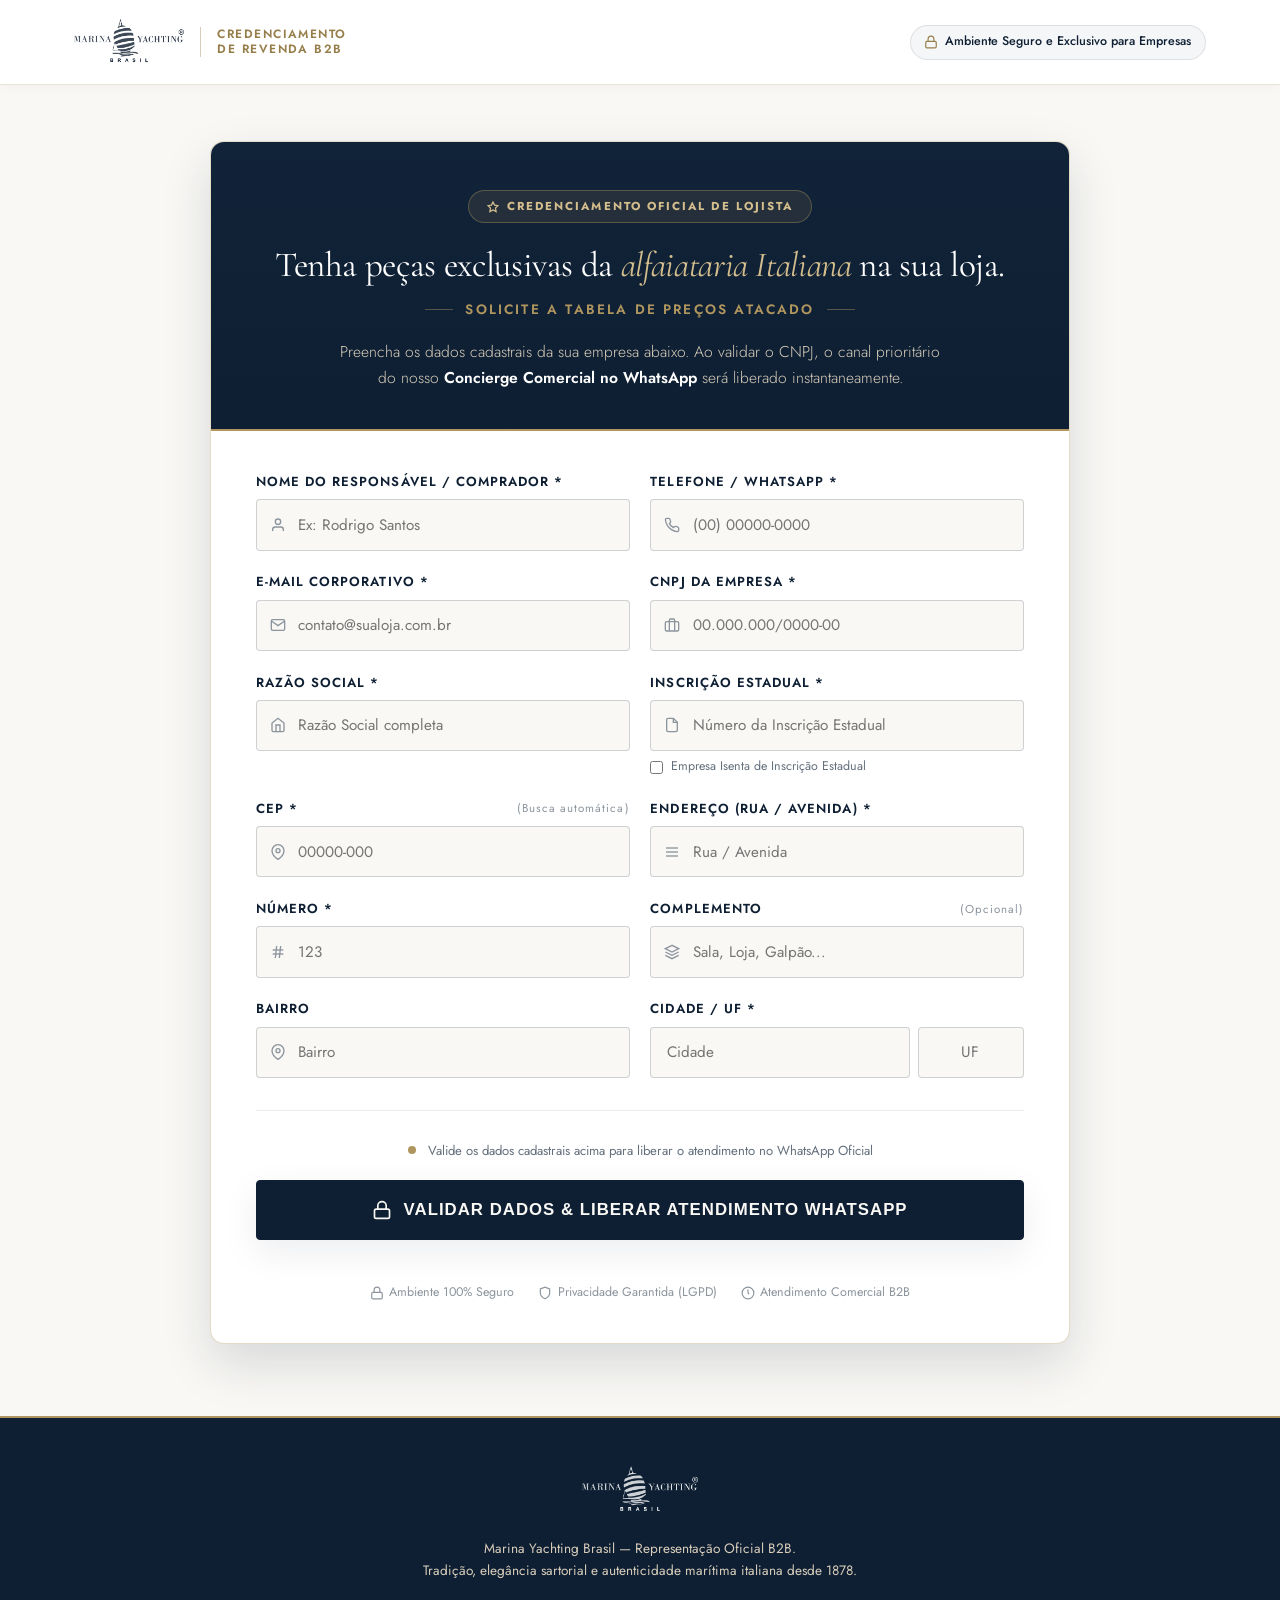
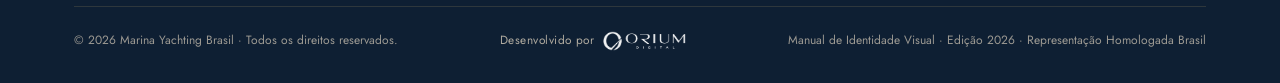
==== cadastro/index.html @ e52cf88c "feat(cadastro): criar pagina limpa /cadastro com formulario B2B, rodape oficial Orium e nova headlin" ====
<!DOCTYPE html>
<html lang="pt-BR">

<head>
  <meta charset="UTF-8">
  <meta name="viewport" content="width=device-width, initial-scale=1.0">
  
  <!-- SEO & Otimização para Tráfego Pago B2B -->
  <title>Cadastro de Lojista B2B · Marina Yachting Brasil</title>
  <meta name="description"
    content="Ficha de credenciamento oficial de lojistas e alfaiatarias Marina Yachting Brasil (Gênova 1878). Libere a tabela de preços de atacado e atendimento exclusivo no WhatsApp.">
  <meta name="robots" content="index, follow">

  <!-- Favicon Oficial -->
  <link rel="icon" type="image/svg+xml" href="../imgs/logo.svg">
  <link rel="alternate icon" type="image/png" href="../imgs/logo.png">

  <!-- Google Fonts: Cormorant Garamond & Jost -->
  <link rel="preconnect" href="https://fonts.googleapis.com">
  <link rel="preconnect" href="https://fonts.gstatic.com" crossorigin>
  <link
    href="https://fonts.googleapis.com/css2?family=Cormorant+Garamond:ital,wght@0,300;0,400;0,500;0,600;1,300;1,400&family=Jost:wght@300;400;500;600;700&display=swap"
    rel="stylesheet">

  <!-- Folha de Estilos Otimizada -->
  <link rel="stylesheet" href="../css/lp-revenda.css">

  <style>
    /* Ajustes específicos para a página de Cadastro focada */
    body {
      min-height: 100vh;
      display: flex;
      flex-direction: column;
      background: #F9F8F5;
    }

    .cadastro-main {
      flex: 1;
      display: flex;
      align-items: center;
      justify-content: center;
      padding: 3.5rem 0 4.5rem;
    }

    .cadastro-header {
      background: #FFFFFF;
      border-bottom: 1px solid rgba(176, 150, 94, 0.25);
      padding: 1.2rem 0;
      box-shadow: 0 2px 10px rgba(14, 31, 51, 0.04);
    }

    .cadastro-header-content {
      display: flex;
      justify-content: space-between;
      align-items: center;
    }

    .cadastro-logo-wrap {
      display: flex;
      align-items: center;
      gap: 1rem;
    }

    .cadastro-logo-img {
      height: 46px;
      width: auto;
    }

    .cadastro-badge-tag {
      border-left: 1px solid var(--c-sand);
      padding-left: 1rem;
      font-size: 0.75rem;
      text-transform: uppercase;
      letter-spacing: 0.12em;
      color: var(--c-gold-hover);
      font-weight: 600;
      line-height: 1.25;
    }

    .cadastro-security-pill {
      display: inline-flex;
      align-items: center;
      gap: 0.45rem;
      background: rgba(14, 31, 51, 0.04);
      border: 1px solid rgba(14, 31, 51, 0.1);
      padding: 0.4rem 0.85rem;
      border-radius: 9999px;
      font-size: 0.78rem;
      color: var(--c-navy-deep);
      font-weight: 500;
    }

    .cadastro-security-pill svg {
      color: var(--c-gold-hover);
    }

    @media (max-width: 640px) {
      .cadastro-security-pill {
        display: none;
      }
      .cadastro-main {
        padding: 1.8rem 0 2.5rem;
      }
    }
  </style>
</head>

<body>

  <!-- ======================================================================
       1. CABEÇALHO LIMPO COM LOGOTIPO OFICIAL
       ====================================================================== -->
  <header class="cadastro-header">
    <div class="container cadastro-header-content">
      <div class="cadastro-logo-wrap">
        <img src="../imgs/logo-dark.png" alt="Marina Yachting Brasil Since 1878" class="cadastro-logo-img">
        <span class="cadastro-badge-tag">Credenciamento<br>de Revenda B2B</span>
      </div>

      <div class="cadastro-security-pill">
        <svg width="14" height="14" viewBox="0 0 24 24" fill="none" stroke="currentColor" stroke-width="2">
          <rect x="3" y="11" width="18" height="11" rx="2" ry="2"></rect>
          <path d="M7 11V7a5 5 0 0 1 10 0v4"></path>
        </svg>
        <span>Ambiente Seguro e Exclusivo para Empresas</span>
      </div>
    </div>
  </header>

  <!-- ======================================================================
       2. ÁREA CENTRAL: FORMULÁRIO B2B QUALIFICADO
       ====================================================================== -->
  <main class="cadastro-main">
    <div class="container">
      
      <div class="lp-form-wrapper">
        
        <div class="lp-form-header">
          <span class="lp-form-header-badge">
            <svg width="12" height="12" viewBox="0 0 24 24" fill="none" stroke="currentColor" stroke-width="2.5"><polygon points="12 2 15.09 8.26 22 9.27 17 14.14 18.18 21.02 12 17.77 5.82 21.02 7 14.14 2 9.27 8.91 8.26 12 2"></polygon></svg>
            Credenciamento Oficial de Lojista
          </span>
          <h1 class="lp-form-main-headline">Tenha peças exclusivas da <em>alfaiataria Italiana</em> na sua loja.</h1>
          <div class="lp-form-title-secondary">Solicite a Tabela de Preços Atacado</div>
          <p class="lp-form-subtitle">
            Preencha os dados cadastrais da sua empresa abaixo. Ao validar o CNPJ, o canal prioritário do nosso <strong>Concierge Comercial no WhatsApp</strong> será liberado instantaneamente.
          </p>
        </div>

        <div class="lp-form-body">
          <form id="b2b-revenda-form" novalidate>
            
            <div class="lp-form-grid">
              
              <!-- Nome do Responsável -->
              <div class="lp-form-group">
                <label for="b2b-nome" class="lp-form-label">Nome do Responsável / Comprador *</label>
                <div class="lp-input-wrap">
                  <span class="lp-input-icon">
                    <svg width="16" height="16" viewBox="0 0 24 24" fill="none" stroke="currentColor" stroke-width="2">
                      <path d="M20 21v-2a4 4 0 0 0-4-4H8a4 4 0 0 0-4 4v2"></path>
                      <circle cx="12" cy="7" r="4"></circle>
                    </svg>
                  </span>
                  <input type="text" id="b2b-nome" class="lp-form-input" placeholder="Ex: Rodrigo Santos" required>
                </div>
              </div>

              <!-- WhatsApp / Telefone -->
              <div class="lp-form-group">
                <label for="b2b-telefone" class="lp-form-label">Telefone / WhatsApp *</label>
                <div class="lp-input-wrap">
                  <span class="lp-input-icon">
                    <svg width="16" height="16" viewBox="0 0 24 24" fill="none" stroke="currentColor" stroke-width="2">
                      <path d="M22 16.92v3a2 2 0 0 1-2.18 2 19.79 19.79 0 0 1-8.63-3.07 19.5 19.5 0 0 1-6-6 19.79 19.79 0 0 1-3.07-8.67A2 2 0 0 1 4.11 2h3a2 2 0 0 1 2 1.72 12.84 12.84 0 0 0 .7 2.81 2 2 0 0 1-.45 2.11L8.09 9.91a16 16 0 0 0 6 6l1.27-1.27a2 2 0 0 1 2.11-.45 12.84 12.84 0 0 0 2.81.7A2 2 0 0 1 22 16.92z"></path>
                    </svg>
                  </span>
                  <input type="tel" id="b2b-telefone" class="lp-form-input" placeholder="(00) 00000-0000" required>
                </div>
              </div>

              <!-- E-mail -->
              <div class="lp-form-group">
                <label for="b2b-email" class="lp-form-label">E-mail Corporativo *</label>
                <div class="lp-input-wrap">
                  <span class="lp-input-icon">
                    <svg width="16" height="16" viewBox="0 0 24 24" fill="none" stroke="currentColor" stroke-width="2">
                      <path d="M4 4h16c1.1 0 2 .9 2 2v12c0 1.1-.9 2-2 2H4c-1.1 0-2-.9-2-2V6c0-1.1.9-2 2-2z"></path>
                      <polyline points="22,6 12,13 2,6"></polyline>
                    </svg>
                  </span>
                  <input type="email" id="b2b-email" class="lp-form-input" placeholder="contato@sualoja.com.br" required>
                </div>
              </div>

              <!-- CNPJ -->
              <div class="lp-form-group">
                <label for="b2b-cnpj" class="lp-form-label">CNPJ da Empresa *</label>
                <div class="lp-input-wrap">
                  <span class="lp-input-icon">
                    <svg width="16" height="16" viewBox="0 0 24 24" fill="none" stroke="currentColor" stroke-width="2">
                      <rect x="2" y="7" width="20" height="14" rx="2" ry="2"></rect>
                      <path d="M16 21V5a2 2 0 0 0-2-2h-4a2 2 0 0 0-2 2v16"></path>
                    </svg>
                  </span>
                  <input type="text" id="b2b-cnpj" class="lp-form-input" placeholder="00.000.000/0000-00" required>
                </div>
              </div>

              <!-- Razão Social -->
              <div class="lp-form-group">
                <label for="b2b-razao" class="lp-form-label">Razão Social *</label>
                <div class="lp-input-wrap">
                  <span class="lp-input-icon">
                    <svg width="16" height="16" viewBox="0 0 24 24" fill="none" stroke="currentColor" stroke-width="2">
                      <path d="M3 9l9-7 9 7v11a2 2 0 0 1-2 2H5a2 2 0 0 1-2-2z"></path>
                      <polyline points="9 22 9 12 15 12 15 22"></polyline>
                    </svg>
                  </span>
                  <input type="text" id="b2b-razao" class="lp-form-input" placeholder="Razão Social completa" required>
                </div>
              </div>

              <!-- Inscrição Estadual -->
              <div class="lp-form-group">
                <label for="b2b-inscricao" class="lp-form-label">Inscrição Estadual *</label>
                <div class="lp-input-wrap">
                  <span class="lp-input-icon">
                    <svg width="16" height="16" viewBox="0 0 24 24" fill="none" stroke="currentColor" stroke-width="2">
                      <path d="M14 2H6a2 2 0 0 0-2 2v16a2 2 0 0 0 2 2h12a2 2 0 0 0 2-2V8z"></path>
                      <polyline points="14 2 14 8 20 8"></polyline>
                    </svg>
                  </span>
                  <input type="text" id="b2b-inscricao" class="lp-form-input" placeholder="Número da Inscrição Estadual" required>
                </div>
                <label class="lp-checkbox-label">
                  <input type="checkbox" id="b2b-isento">
                  <span>Empresa Isenta de Inscrição Estadual</span>
                </label>
              </div>

              <!-- CEP com Busca Automática -->
              <div class="lp-form-group">
                <label for="b2b-cep" class="lp-form-label">
                  <span>CEP *</span>
                  <span class="optional">(Busca automática)</span>
                </label>
                <div class="lp-input-wrap">
                  <span class="lp-input-icon">
                    <svg width="16" height="16" viewBox="0 0 24 24" fill="none" stroke="currentColor" stroke-width="2">
                      <path d="M21 10c0 7-9 13-9 13s-9-6-9-13a9 9 0 0 1 18 0z"></path>
                      <circle cx="12" cy="10" r="3"></circle>
                    </svg>
                  </span>
                  <input type="text" id="b2b-cep" class="lp-form-input" placeholder="00000-000" maxlength="9" required>
                  <div class="lp-cep-spinner" id="cep-spinner"></div>
                </div>
                <span class="lp-cep-feedback" id="cep-feedback"></span>
              </div>

              <!-- Endereço (Rua/Avenida) -->
              <div class="lp-form-group">
                <label for="b2b-logradouro" class="lp-form-label">Endereço (Rua / Avenida) *</label>
                <div class="lp-input-wrap">
                  <span class="lp-input-icon">
                    <svg width="16" height="16" viewBox="0 0 24 24" fill="none" stroke="currentColor" stroke-width="2">
                      <line x1="3" y1="12" x2="21" y2="12"></line>
                      <line x1="3" y1="6" x2="21" y2="6"></line>
                      <line x1="3" y1="18" x2="21" y2="18"></line>
                    </svg>
                  </span>
                  <input type="text" id="b2b-logradouro" class="lp-form-input" placeholder="Rua / Avenida" required>
                </div>
              </div>

              <!-- Número -->
              <div class="lp-form-group">
                <label for="b2b-numero" class="lp-form-label">Número *</label>
                <div class="lp-input-wrap">
                  <span class="lp-input-icon">
                    <svg width="16" height="16" viewBox="0 0 24 24" fill="none" stroke="currentColor" stroke-width="2">
                      <line x1="4" y1="9" x2="20" y2="9"></line>
                      <line x1="4" y1="15" x2="20" y2="15"></line>
                      <line x1="10" y1="3" x2="8" y2="21"></line>
                      <line x1="16" y1="3" x2="14" y2="21"></line>
                    </svg>
                  </span>
                  <input type="text" id="b2b-numero" class="lp-form-input" placeholder="123" required>
                </div>
              </div>

              <!-- Complemento -->
              <div class="lp-form-group">
                <label for="b2b-complemento" class="lp-form-label">
                  <span>Complemento</span>
                  <span class="optional">(Opcional)</span>
                </label>
                <div class="lp-input-wrap">
                  <span class="lp-input-icon">
                    <svg width="16" height="16" viewBox="0 0 24 24" fill="none" stroke="currentColor" stroke-width="2">
                      <polygon points="12 2 2 7 12 12 22 7 12 2"></polygon>
                      <polyline points="2 17 12 22 22 17"></polyline>
                      <polyline points="2 12 12 17 22 12"></polyline>
                    </svg>
                  </span>
                  <input type="text" id="b2b-complemento" class="lp-form-input" placeholder="Sala, Loja, Galpão...">
                </div>
              </div>

              <!-- Bairro -->
              <div class="lp-form-group">
                <label for="b2b-bairro" class="lp-form-label">Bairro</label>
                <div class="lp-input-wrap">
                  <span class="lp-input-icon">
                    <svg width="16" height="16" viewBox="0 0 24 24" fill="none" stroke="currentColor" stroke-width="2">
                      <path d="M21 10c0 7-9 13-9 13s-9-6-9-13a9 9 0 0 1 18 0z"></path>
                      <circle cx="12" cy="10" r="3"></circle>
                    </svg>
                  </span>
                  <input type="text" id="b2b-bairro" class="lp-form-input" placeholder="Bairro">
                </div>
              </div>

              <!-- Cidade & Estado (UF) -->
              <div class="lp-form-group">
                <label for="b2b-cidade" class="lp-form-label">Cidade / UF *</label>
                <div class="lp-input-wrap" style="display: flex; gap: 0.5rem;">
                  <input type="text" id="b2b-cidade" class="lp-form-input" placeholder="Cidade" style="padding-left: 1rem; flex: 3;" required>
                  <input type="text" id="b2b-uf" class="lp-form-input" placeholder="UF" maxlength="2" style="padding-left: 0.8rem; text-align: center; text-transform: uppercase; flex: 1;" required>
                </div>
              </div>

            </div>

            <!-- Feedback de Validação -->
            <div class="lp-form-feedback" id="form-feedback-msg"></div>

            <!-- ÁREA DE LIBERAÇÃO DO WHATSAPP -->
            <div class="lp-unlock-zone">
              <div class="lp-step-indicator">
                <span class="lp-step-dot"></span>
                <span>Valide os dados cadastrais acima para liberar o atendimento no WhatsApp Oficial</span>
              </div>

              <button type="submit" id="btn-submit-step" class="lp-btn-submit-step">
                <svg width="20" height="20" viewBox="0 0 24 24" fill="none" stroke="currentColor" stroke-width="2">
                  <rect x="3" y="11" width="18" height="11" rx="2" ry="2"></rect>
                  <path d="M7 11V7a5 5 0 0 1 10 0v4"></path>
                </svg>
                <span>Validar Dados & Liberar Atendimento WhatsApp</span>
              </button>

              <!-- CARD DESBLOQUEADO DO WHATSAPP -->
              <div id="whatsapp-unlocked-card" class="lp-whatsapp-unlocked-card">
                <div class="lp-unlocked-header">
                  <svg width="24" height="24" viewBox="0 0 24 24" fill="none" stroke="currentColor" stroke-width="2.5">
                    <path d="M22 11.08V12a10 10 0 1 1-5.93-9.14"></path>
                    <polyline points="22 4 12 14.01 9 11.01"></polyline>
                  </svg>
                  <span>Credenciamento Concluído com Sucesso!</span>
                </div>
                <p class="lp-unlocked-desc">
                  Seus dados foram verificados. Clique no botão abaixo para falar diretamente com nosso <strong>Concierge Comercial B2B</strong> no WhatsApp com seus dados pré-carregados:
                </p>
                <a id="btn-wa-direct" href="#" target="_blank" class="lp-btn-whatsapp-direct">
                  <svg width="24" height="24" viewBox="0 0 24 24" fill="currentColor">
                    <path d="M.057 24l1.687-6.163c-1.041-1.804-1.588-3.849-1.587-5.946.003-6.556 5.338-11.891 11.893-11.891 3.181.001 6.167 1.24 8.413 3.488 2.245 2.248 3.481 5.236 3.48 8.414-.003 6.557-5.338 11.892-11.893 11.892-1.99-.001-3.951-.5-5.688-1.448l-6.305 1.654zm6.597-3.807c1.676.995 3.276 1.591 5.392 1.592 5.448 0 9.886-4.434 9.889-9.885.002-5.462-4.415-9.89-9.881-9.892-5.452 0-9.887 4.434-9.889 9.884-.001 2.225.651 3.891 1.746 5.634l-.999 3.648 3.742-.981zm11.387-5.464c-.074-.124-.272-.198-.57-.347-.297-.149-1.758-.868-2.031-.967-.272-.099-.47-.149-.669.149-.198.297-.768.967-.941 1.165-.173.198-.347.223-.644.074-.297-.149-1.255-.462-2.39-1.475-.883-.788-1.48-1.761-1.653-2.059-.173-.297-.018-.458.13-.606.134-.133.297-.347.446-.521.151-.172.2-.296.3-.495.099-.198.05-.372-.025-.521-.075-.148-.669-1.611-.916-2.206-.242-.579-.487-.501-.669-.51l-.57-.01c-.198 0-.52.074-.792.372s-1.04 1.016-1.04 2.479 1.065 2.876 1.213 3.074c.149.198 2.095 3.2 5.076 4.487.709.306 1.263.489 1.694.626.712.226 1.36.194 1.872.118.571-.085 1.758-.719 2.006-1.413.248-.695.248-1.29.173-1.414z"/>
                  </svg>
                  <span>Iniciar Conversa no WhatsApp Oficial</span>
                </a>
              </div>

              <div class="lp-form-security">
                <span>
                  <svg width="14" height="14" viewBox="0 0 24 24" fill="none" stroke="currentColor" stroke-width="2"><rect x="3" y="11" width="18" height="11" rx="2" ry="2"></rect><path d="M7 11V7a5 5 0 0 1 10 0v4"></path></svg>
                  Ambiente 100% Seguro
                </span>
                <span>
                  <svg width="14" height="14" viewBox="0 0 24 24" fill="none" stroke="currentColor" stroke-width="2"><path d="M12 22s8-4 8-10V5l-8-3-8 3v7c0 6 8 10 8 10z"></path></svg>
                  Privacidade Garantida (LGPD)
                </span>
                <span>
                  <svg width="14" height="14" viewBox="0 0 24 24" fill="none" stroke="currentColor" stroke-width="2"><circle cx="12" cy="12" r="10"></circle><polyline points="12 6 12 12 14 14"></polyline></svg>
                  Atendimento Comercial B2B
                </span>
              </div>

            </div>

          </form>
        </div>

      </div>

    </div>
  </main>

  <!-- ======================================================================
       3. RODAPÉ INSTITUCIONAL
       ====================================================================== -->
  <footer class="lp-footer">
    <div class="container">
      
      <div class="lp-footer-logo">
        <img src="../imgs/logo-white.png" alt="Marina Yachting Brasil Since 1878">
      </div>

      <p class="lp-footer-text">
        Marina Yachting Brasil — Representação Oficial B2B.<br>
        Tradição, elegância sartorial e autenticidade marítima italiana desde 1878.
      </p>

      <div class="footer-bottom">
        <div>
          © 2026 Marina Yachting Brasil · Todos os direitos reservados.
        </div>
        <div class="footer-credit">
          <a href="https://www.oriumdigital.com.br/" target="_blank" rel="noopener noreferrer" class="orium-link" aria-label="Desenvolvido por Orium Digital">
            <span class="credit-text">Desenvolvido por</span>
            <img src="../imgs/orium-logo.png" alt="Orium Digital" class="orium-logo-img" width="91" height="22">
          </a>
        </div>
        <div>
          Manual de Identidade Visual · Edição 2026 · Representação Homologada Brasil
        </div>
      </div>

    </div>
  </footer>

  <!-- Scripts -->
  <script src="../js/lp-revenda.js"></script>
</body>

</html>
---- css/lp-revenda.css ----
/* ==========================================================================
   MARINA YACHTING BRASIL (GÊNOVA 1878) — LANDING PAGE B2B REVENDA
   Design System Quiet Luxury · Otimizada para Tráfego Pago & Alta Conversão
   ========================================================================== */

/* --- 1. VARIÁVEIS & TOKENS DE DESIGN --- */
:root {
  --c-navy-deep: #0E1F33;       /* Azul Marinho Nobre Oficial */
  --c-navy-surface: #14273E;    /* Superfície Marinho Suave */
  --c-charcoal: #2A2A2C;        /* Cinza-Chumbo Nobre */
  --c-white-sail: #F9F8F5;      /* Branco Vela Natural */
  --c-gold: #B0965E;            /* Ouro Antigo Oficial */
  --c-gold-hover: #967E4A;      /* Ouro tom fechado */
  --c-gold-light: #D4BE8D;      /* Ouro iluminado */
  --c-gold-subtle: rgba(176, 150, 94, 0.15);
  --c-sand: #D8CDBA;            /* Areia de Cabine */
  --c-sand-light: #F1ECE3;      /* Areia Clara */
  --c-whatsapp: #25D366;        /* Verde WhatsApp */
  --c-whatsapp-hover: #20BA5A;
  --c-error: #D9534F;           /* Alerta de erro sutil */
  --c-success: #2E7D32;         /* Verde Sucesso */

  --ff-display: 'Cormorant Garamond', Garamond, Georgia, serif;
  --ff-sans: 'Jost', -apple-system, BlinkMacSystemFont, 'Segoe UI', Roboto, sans-serif;

  --radius-sm: 4px;
  --radius-md: 8px;
  --radius-lg: 14px;
  --radius-full: 9999px;

  --shadow-subtle: 0 4px 20px rgba(14, 31, 51, 0.05);
  --shadow-card: 0 12px 36px rgba(14, 31, 51, 0.08);
  --shadow-elevated: 0 20px 50px rgba(14, 31, 51, 0.14);
  --shadow-gold: 0 8px 30px rgba(176, 150, 94, 0.28);
  --shadow-wa: 0 10px 30px rgba(37, 211, 102, 0.35);

  --transition: all 0.3s cubic-bezier(0.16, 1, 0.3, 1);
}

/* --- 2. RESET & BASE --- */
*, *::before, *::after {
  box-sizing: border-box;
  margin: 0;
  padding: 0;
}

html {
  scroll-behavior: smooth;
  font-size: 16px;
}

body {
  font-family: var(--ff-sans);
  background-color: var(--c-white-sail);
  color: var(--c-charcoal);
  line-height: 1.6;
  -webkit-font-smoothing: antialiased;
  overflow-x: hidden;
}

img {
  max-width: 100%;
  height: auto;
  display: block;
}

a {
  color: inherit;
  text-decoration: none;
}

.container {
  width: 100%;
  max-width: 1180px;
  margin: 0 auto;
  padding: 0 1.5rem;
}

/* --- 3. TOPBAR MINIMALISTA INSTITUCIONAL --- */
.lp-topbar {
  background: var(--c-navy-deep);
  color: var(--c-white-sail);
  font-size: 0.8rem;
  letter-spacing: 0.12em;
  text-transform: uppercase;
  padding: 0.55rem 0;
  border-bottom: 1px solid rgba(176, 150, 94, 0.2);
}

.lp-topbar-content {
  display: flex;
  justify-content: space-between;
  align-items: center;
  flex-wrap: wrap;
  gap: 0.5rem;
}

.lp-topbar-left {
  display: flex;
  align-items: center;
  gap: 0.75rem;
}

.lp-badge-b2b {
  background: var(--c-gold);
  color: var(--c-navy-deep);
  font-weight: 700;
  font-size: 0.65rem;
  padding: 0.2rem 0.5rem;
  border-radius: var(--radius-sm);
  letter-spacing: 0.15em;
}

.lp-topbar-right {
  display: flex;
  align-items: center;
  gap: 1.25rem;
  color: var(--c-sand);
  font-size: 0.75rem;
}

/* --- 4. HEADER LIMPO (SEM LINKS DE FUGA) --- */
.lp-header {
  background: rgba(249, 248, 245, 0.95);
  backdrop-filter: blur(10px);
  position: sticky;
  top: 0;
  z-index: 100;
  border-bottom: 1px solid rgba(14, 31, 51, 0.08);
  padding: 0.9rem 0;
}

.lp-nav-wrap {
  display: flex;
  justify-content: space-between;
  align-items: center;
}

.lp-brand-logo {
  display: flex;
  align-items: center;
  gap: 0.8rem;
}

.lp-logo-img {
  height: 44px;
  width: auto;
  object-fit: contain;
}

.lp-brand-badge {
  border-left: 1px solid var(--c-sand);
  padding-left: 0.8rem;
  font-size: 0.75rem;
  text-transform: uppercase;
  letter-spacing: 0.12em;
  color: var(--c-gold-hover);
  font-weight: 600;
  line-height: 1.2;
}

.lp-header-cta {
  display: inline-flex;
  align-items: center;
  gap: 0.5rem;
  background: var(--c-navy-deep);
  color: var(--c-white-sail);
  padding: 0.65rem 1.3rem;
  font-size: 0.85rem;
  font-weight: 600;
  letter-spacing: 0.08em;
  text-transform: uppercase;
  border-radius: var(--radius-sm);
  transition: var(--transition);
  border: 1px solid var(--c-navy-deep);
}

.lp-header-cta:hover {
  background: var(--c-gold);
  border-color: var(--c-gold);
  color: var(--c-navy-deep);
  transform: translateY(-1px);
}

/* --- 5. HERO SECTION DE ALTO IMPACTO B2B --- */
.lp-hero {
  position: relative;
  padding: 4.5rem 0 5rem;
  background: linear-gradient(135deg, #F9F8F5 0%, #F1ECE3 100%);
  overflow: hidden;
  border-bottom: 1px solid rgba(176, 150, 94, 0.25);
}

.lp-hero::before {
  content: '';
  position: absolute;
  top: -20%;
  right: -10%;
  width: 550px;
  height: 550px;
  background: radial-gradient(circle, rgba(176, 150, 94, 0.12) 0%, transparent 70%);
  border-radius: 50%;
  pointer-events: none;
}

.lp-hero-grid {
  display: grid;
  grid-template-columns: 1.15fr 0.85fr;
  gap: 3.5rem;
  align-items: center;
}

.lp-hero-content {
  position: relative;
  z-index: 2;
}

.lp-tagline {
  display: inline-flex;
  align-items: center;
  gap: 0.6rem;
  color: var(--c-gold-hover);
  font-size: 0.85rem;
  font-weight: 600;
  text-transform: uppercase;
  letter-spacing: 0.2em;
  margin-bottom: 1.2rem;
}

.lp-tagline-line {
  width: 32px;
  height: 1px;
  background: var(--c-gold);
}

.lp-hero-title {
  font-family: var(--ff-display);
  font-size: 3.2rem;
  font-weight: 400;
  line-height: 1.12;
  color: var(--c-navy-deep);
  margin-bottom: 1.4rem;
  letter-spacing: -0.01em;
}

.lp-hero-title em {
  font-style: italic;
  font-weight: 500;
  color: var(--c-gold-hover);
}

.lp-hero-subtitle {
  font-size: 1.15rem;
  color: #4A4A4D;
  font-weight: 300;
  line-height: 1.65;
  margin-bottom: 2rem;
  max-width: 580px;
}

.lp-hero-badges {
  display: flex;
  flex-wrap: wrap;
  gap: 0.75rem;
  margin-bottom: 2.5rem;
}

.lp-badge-pill {
  display: inline-flex;
  align-items: center;
  gap: 0.45rem;
  background: rgba(14, 31, 51, 0.05);
  border: 1px solid rgba(14, 31, 51, 0.1);
  padding: 0.45rem 0.9rem;
  border-radius: var(--radius-full);
  font-size: 0.82rem;
  color: var(--c-navy-deep);
  font-weight: 500;
}

.lp-badge-pill svg {
  color: var(--c-gold-hover);
}

.lp-hero-actions {
  display: flex;
  align-items: center;
  gap: 1.2rem;
  flex-wrap: wrap;
}

.lp-btn-primary {
  display: inline-flex;
  align-items: center;
  justify-content: center;
  gap: 0.6rem;
  background: var(--c-gold);
  color: var(--c-navy-deep);
  font-size: 0.95rem;
  font-weight: 700;
  letter-spacing: 0.08em;
  text-transform: uppercase;
  padding: 1.1rem 2.2rem;
  border-radius: var(--radius-sm);
  box-shadow: var(--shadow-gold);
  transition: var(--transition);
  border: 1px solid var(--c-gold);
}

.lp-btn-primary:hover {
  background: var(--c-navy-deep);
  color: var(--c-white-sail);
  border-color: var(--c-navy-deep);
  transform: translateY(-2px);
  box-shadow: var(--shadow-elevated);
}

.lp-hero-visual {
  position: relative;
}

.lp-hero-card-img {
  position: relative;
  border-radius: var(--radius-md);
  overflow: hidden;
  box-shadow: var(--shadow-elevated);
  border: 4px solid #FFFFFF;
}

.lp-hero-card-img img {
  width: 100%;
  height: 480px;
  object-fit: cover;
  transition: transform 0.8s cubic-bezier(0.16, 1, 0.3, 1);
}

.lp-hero-card-img:hover img {
  transform: scale(1.03);
}

.lp-floating-badge {
  position: absolute;
  bottom: 24px;
  left: 24px;
  background: rgba(14, 31, 51, 0.92);
  backdrop-filter: blur(8px);
  border: 1px solid var(--c-gold);
  color: var(--c-white-sail);
  padding: 1rem 1.4rem;
  border-radius: var(--radius-sm);
  box-shadow: var(--shadow-card);
}

.lp-floating-badge-title {
  font-family: var(--ff-display);
  font-size: 1.25rem;
  font-weight: 600;
  color: var(--c-gold-light);
  line-height: 1.1;
  margin-bottom: 0.2rem;
}

.lp-floating-badge-sub {
  font-size: 0.75rem;
  text-transform: uppercase;
  letter-spacing: 0.1em;
  color: var(--c-sand);
}

/* --- 6. SEÇÃO DE VANTAGENS B2B (REVENDA & MARGENS) --- */
.lp-benefits {
  padding: 5rem 0;
  background: #FFFFFF;
  border-bottom: 1px solid rgba(14, 31, 51, 0.06);
}

.lp-section-header {
  text-align: center;
  max-width: 760px;
  margin: 0 auto 3.5rem;
}

.lp-section-category {
  color: var(--c-gold-hover);
  font-size: 0.8rem;
  font-weight: 600;
  text-transform: uppercase;
  letter-spacing: 0.2em;
  margin-bottom: 0.7rem;
}

.lp-section-title {
  font-family: var(--ff-display);
  font-size: 2.6rem;
  font-weight: 400;
  line-height: 1.15;
  color: var(--c-navy-deep);
  margin-bottom: 1rem;
}

.lp-section-desc {
  font-size: 1.05rem;
  color: #64707D;
  font-weight: 300;
}

.lp-benefits-grid {
  display: grid;
  grid-template-columns: repeat(4, 1fr);
  gap: 1.8rem;
}

.lp-benefit-card {
  background: var(--c-white-sail);
  border: 1px solid rgba(14, 31, 51, 0.08);
  padding: 2.2rem 1.6rem;
  border-radius: var(--radius-md);
  transition: var(--transition);
  text-align: left;
  display: flex;
  flex-direction: column;
}

.lp-benefit-card:hover {
  transform: translateY(-4px);
  border-color: var(--c-gold);
  box-shadow: var(--shadow-card);
  background: #FFFFFF;
}

.lp-benefit-icon {
  width: 48px;
  height: 48px;
  border-radius: var(--radius-sm);
  background: rgba(176, 150, 94, 0.15);
  color: var(--c-gold-hover);
  display: flex;
  align-items: center;
  justify-content: center;
  margin-bottom: 1.4rem;
}

.lp-benefit-card-title {
  font-family: var(--ff-display);
  font-size: 1.35rem;
  color: var(--c-navy-deep);
  font-weight: 600;
  margin-bottom: 0.6rem;
}

.lp-benefit-card-text {
  font-size: 0.9rem;
  color: #55585D;
  line-height: 1.55;
}

/* --- 7. VITRINE DE PRODUTOS: TERNOS EM ALFAIATARIA ITALIANA --- */
.lp-showcase {
  padding: 5.5rem 0;
  background: var(--c-white-sail);
}

.lp-showcase-grid {
  display: grid;
  grid-template-columns: repeat(3, 1fr);
  gap: 2rem;
}

.lp-product-card {
  background: #FFFFFF;
  border-radius: var(--radius-md);
  border: 1px solid rgba(14, 31, 51, 0.08);
  overflow: hidden;
  box-shadow: var(--shadow-subtle);
  transition: var(--transition);
  display: flex;
  flex-direction: column;
}

.lp-product-card:hover {
  transform: translateY(-5px);
  box-shadow: var(--shadow-elevated);
  border-color: var(--c-gold);
}

.lp-product-img-wrap {
  position: relative;
  height: 380px;
  overflow: hidden;
  background: #EFECE6;
}

.lp-product-img-wrap img {
  width: 100%;
  height: 100%;
  object-fit: cover;
  transition: transform 0.6s cubic-bezier(0.16, 1, 0.3, 1);
}

.lp-product-card:hover .lp-product-img-wrap img {
  transform: scale(1.04);
}

.lp-product-badge {
  position: absolute;
  top: 16px;
  left: 16px;
  background: rgba(14, 31, 51, 0.88);
  backdrop-filter: blur(4px);
  color: var(--c-gold-light);
  font-size: 0.72rem;
  text-transform: uppercase;
  letter-spacing: 0.12em;
  padding: 0.35rem 0.75rem;
  border-radius: var(--radius-sm);
  font-weight: 600;
  border: 1px solid rgba(176, 150, 94, 0.4);
}

.lp-product-info {
  padding: 1.8rem;
  display: flex;
  flex-direction: column;
  flex-grow: 1;
}

.lp-product-ref {
  font-size: 0.75rem;
  letter-spacing: 0.12em;
  text-transform: uppercase;
  color: var(--c-gold-hover);
  font-weight: 600;
  margin-bottom: 0.4rem;
}

.lp-product-name {
  font-family: var(--ff-display);
  font-size: 1.45rem;
  color: var(--c-navy-deep);
  font-weight: 600;
  line-height: 1.25;
  margin-bottom: 0.8rem;
}

.lp-product-specs {
  list-style: none;
  font-size: 0.85rem;
  color: #55585D;
  margin-bottom: 1.5rem;
  display: flex;
  flex-direction: column;
  gap: 0.4rem;
}

.lp-product-specs li {
  display: flex;
  align-items: center;
  gap: 0.5rem;
}

.lp-product-specs li svg {
  color: var(--c-gold-hover);
  flex-shrink: 0;
}

.lp-product-cta {
  margin-top: auto;
  display: inline-flex;
  align-items: center;
  justify-content: center;
  gap: 0.5rem;
  width: 100%;
  padding: 0.85rem;
  background: var(--c-navy-deep);
  color: var(--c-white-sail);
  font-size: 0.82rem;
  font-weight: 600;
  text-transform: uppercase;
  letter-spacing: 0.08em;
  border-radius: var(--radius-sm);
  transition: var(--transition);
}

.lp-product-cta:hover {
  background: var(--c-gold);
  color: var(--c-navy-deep);
}

/* --- 8. O FORMULÁRIO B2B QUALIFICADO & DESTRAVAMENTO DO WHATSAPP --- */
.lp-form-section {
  padding: 5.5rem 0 6rem;
  background: linear-gradient(180deg, #FFFFFF 0%, #F4EFE7 100%);
  position: relative;
  border-top: 1px solid rgba(176, 150, 94, 0.25);
}

.lp-form-wrapper {
  max-width: 860px;
  margin: 0 auto;
  background: #FFFFFF;
  border-radius: var(--radius-lg);
  box-shadow: var(--shadow-elevated);
  border: 1px solid rgba(176, 150, 94, 0.35);
  overflow: hidden;
  position: relative;
}

.lp-form-header {
  background: linear-gradient(180deg, #112338 0%, #0E1F33 100%);
  color: var(--c-white-sail);
  padding: 3rem 2.5rem 2.4rem;
  text-align: center;
  position: relative;
  border-bottom: 2px solid var(--c-gold);
}

.lp-form-header-badge {
  display: inline-flex;
  align-items: center;
  gap: 0.5rem;
  background: rgba(176, 150, 94, 0.12);
  color: var(--c-gold-light);
  border: 1px solid rgba(176, 150, 94, 0.4);
  font-size: 0.72rem;
  font-weight: 700;
  text-transform: uppercase;
  letter-spacing: 0.18em;
  padding: 0.38rem 1.1rem;
  border-radius: var(--radius-full);
  margin-bottom: 1.25rem;
}

.lp-form-main-headline {
  font-family: var(--ff-display);
  font-size: clamp(1.85rem, 3.2vw, 2.2rem);
  font-weight: 400;
  color: #FFFFFF;
  line-height: 1.25;
  margin: 0 auto 0.75rem;
  max-width: 740px;
  letter-spacing: -0.01em;
  text-wrap: balance;
}

.lp-form-main-headline em {
  font-style: italic;
  color: var(--c-gold-light);
}

.lp-form-title-secondary {
  font-family: var(--ff-sans);
  font-size: 0.85rem;
  font-weight: 600;
  text-transform: uppercase;
  letter-spacing: 0.16em;
  color: var(--c-gold);
  margin: 0 auto 1.15rem;
  display: flex;
  align-items: center;
  justify-content: center;
  gap: 0.75rem;
}

.lp-form-title-secondary::before,
.lp-form-title-secondary::after {
  content: '';
  display: inline-block;
  width: 28px;
  height: 1px;
  background: rgba(176, 150, 94, 0.45);
}

.lp-form-subtitle {
  color: #D8CDBA;
  font-size: 0.98rem;
  font-weight: 300;
  line-height: 1.65;
  max-width: 620px;
  margin: 0 auto;
  text-wrap: pretty;
}

.lp-form-subtitle strong {
  color: #FFFFFF;
  font-weight: 600;
}

.lp-form-body {
  padding: 2.5rem 2.8rem;
}

.lp-form-grid {
  display: grid;
  grid-template-columns: repeat(2, 1fr);
  gap: 1.3rem;
}

.lp-form-group {
  display: flex;
  flex-direction: column;
  position: relative;
}

.lp-form-group.full-width {
  grid-column: span 2;
}

.lp-form-label {
  font-size: 0.82rem;
  font-weight: 600;
  text-transform: uppercase;
  letter-spacing: 0.08em;
  color: var(--c-navy-deep);
  margin-bottom: 0.45rem;
  display: flex;
  align-items: center;
  justify-content: space-between;
}

.lp-form-label .optional {
  font-size: 0.72rem;
  color: #8C949D;
  text-transform: none;
  font-weight: 400;
}

.lp-input-wrap {
  position: relative;
  display: flex;
  align-items: center;
}

.lp-input-icon {
  position: absolute;
  left: 14px;
  color: #8C949D;
  pointer-events: none;
  display: flex;
  align-items: center;
  transition: var(--transition);
}

.lp-form-input {
  width: 100%;
  padding: 0.85rem 1rem 0.85rem 2.6rem;
  font-family: var(--ff-sans);
  font-size: 0.95rem;
  color: var(--c-charcoal);
  background: var(--c-white-sail);
  border: 1px solid rgba(14, 31, 51, 0.18);
  border-radius: var(--radius-sm);
  transition: var(--transition);
  outline: none;
}

.lp-form-input:focus {
  background: #FFFFFF;
  border-color: var(--c-gold);
  box-shadow: 0 0 0 3px rgba(176, 150, 94, 0.18);
}

.lp-form-input:focus + .lp-input-icon,
.lp-form-input:focus ~ .lp-input-icon {
  color: var(--c-gold-hover);
}

.lp-form-input.is-valid {
  border-color: var(--c-success);
}

.lp-form-input.is-invalid {
  border-color: var(--c-error);
  background-color: #FFF8F8;
}

/* Loading spinner no campo de CEP */
.lp-cep-spinner {
  position: absolute;
  right: 12px;
  width: 18px;
  height: 18px;
  border: 2px solid rgba(176, 150, 94, 0.2);
  border-top-color: var(--c-gold);
  border-radius: 50%;
  animation: spin 0.8s linear infinite;
  display: none;
}

.lp-cep-spinner.is-active {
  display: block;
}

@keyframes spin {
  to { transform: rotate(360deg); }
}

.lp-cep-feedback {
  font-size: 0.75rem;
  margin-top: 0.35rem;
  color: var(--c-gold-hover);
  display: none;
}

.lp-cep-feedback.is-visible {
  display: block;
}

/* Checkbox Isento */
.lp-checkbox-label {
  display: inline-flex;
  align-items: center;
  gap: 0.5rem;
  font-size: 0.78rem;
  color: #64707D;
  margin-top: 0.4rem;
  cursor: pointer;
}

.lp-checkbox-label input {
  accent-color: var(--c-gold);
  cursor: pointer;
}

/* ÁREA DE LIBERAÇÃO DO WHATSAPP */
.lp-unlock-zone {
  margin-top: 2rem;
  padding-top: 1.8rem;
  border-top: 1px solid rgba(14, 31, 51, 0.08);
  display: flex;
  flex-direction: column;
  gap: 1.2rem;
}

.lp-step-indicator {
  display: flex;
  align-items: center;
  justify-content: center;
  gap: 0.75rem;
  font-size: 0.82rem;
  color: #64707D;
}

.lp-step-dot {
  width: 8px;
  height: 8px;
  border-radius: 50%;
  background: var(--c-gold);
}

/* Botão de Envio / Validação Principal */
.lp-btn-submit-step {
  display: flex;
  align-items: center;
  justify-content: center;
  gap: 0.7rem;
  width: 100%;
  padding: 1.2rem;
  background: var(--c-navy-deep);
  color: var(--c-white-sail);
  border: 1px solid var(--c-navy-deep);
  border-radius: var(--radius-sm);
  font-size: 1.05rem;
  font-weight: 700;
  letter-spacing: 0.06em;
  text-transform: uppercase;
  cursor: pointer;
  transition: var(--transition);
  box-shadow: var(--shadow-card);
}

.lp-btn-submit-step:hover {
  background: #172F4C;
  border-color: var(--c-gold);
  transform: translateY(-2px);
  box-shadow: var(--shadow-elevated);
}

/* BOTÃO OFICIAL DO WHATSAPP (DESTALHADO / ESTADO BLOQUEADO & LIBERADO) */
.lp-whatsapp-unlocked-card {
  display: none;
  background: #F0FDF4;
  border: 2px solid var(--c-whatsapp);
  border-radius: var(--radius-md);
  padding: 1.8rem;
  text-align: center;
  box-shadow: var(--shadow-wa);
  animation: slideDown 0.4s ease-out;
}

@keyframes slideDown {
  from { opacity: 0; transform: translateY(-12px); }
  to { opacity: 1; transform: translateY(0); }
}

.lp-whatsapp-unlocked-card.is-unlocked {
  display: block;
}

.lp-unlocked-header {
  display: flex;
  align-items: center;
  justify-content: center;
  gap: 0.6rem;
  color: #166534;
  font-weight: 700;
  font-size: 1.05rem;
  margin-bottom: 0.4rem;
}

.lp-unlocked-desc {
  font-size: 0.88rem;
  color: #374151;
  margin-bottom: 1.2rem;
}

.lp-btn-whatsapp-direct {
  display: inline-flex;
  align-items: center;
  justify-content: center;
  gap: 0.8rem;
  background: var(--c-whatsapp);
  color: #FFFFFF;
  font-size: 1.1rem;
  font-weight: 700;
  letter-spacing: 0.04em;
  padding: 1.15rem 2.2rem;
  border-radius: var(--radius-sm);
  box-shadow: 0 8px 24px rgba(37, 211, 102, 0.45);
  transition: var(--transition);
  text-transform: uppercase;
}

.lp-btn-whatsapp-direct:hover {
  background: var(--c-whatsapp-hover);
  transform: scale(1.02);
  box-shadow: 0 12px 30px rgba(37, 211, 102, 0.6);
}

.lp-btn-whatsapp-direct svg {
  animation: pulseWa 2s infinite;
}

@keyframes pulseWa {
  0% { transform: scale(1); }
  50% { transform: scale(1.15); }
  100% { transform: scale(1); }
}

.lp-form-feedback {
  margin-top: 0.8rem;
  font-size: 0.85rem;
  text-align: center;
  padding: 0.75rem;
  border-radius: var(--radius-sm);
  display: none;
}

.lp-form-feedback.is-error {
  display: block;
  background: #FEF2F2;
  color: var(--c-error);
  border: 1px solid #FCA5A5;
}

.lp-form-security {
  display: flex;
  align-items: center;
  justify-content: center;
  gap: 1.5rem;
  margin-top: 1.5rem;
  color: #8C949D;
  font-size: 0.78rem;
}

.lp-form-security span {
  display: flex;
  align-items: center;
  gap: 0.35rem;
}

/* --- 9. FAQ / DÚVIDAS FREQUENTES B2B --- */
.lp-faq {
  padding: 5rem 0;
  background: #FFFFFF;
  border-top: 1px solid rgba(14, 31, 51, 0.08);
}

.lp-faq-grid {
  max-width: 800px;
  margin: 0 auto;
  display: flex;
  flex-direction: column;
  gap: 1.2rem;
}

.lp-faq-item {
  border: 1px solid rgba(14, 31, 51, 0.1);
  border-radius: var(--radius-sm);
  padding: 1.4rem 1.6rem;
  background: var(--c-white-sail);
  transition: var(--transition);
}

.lp-faq-item:hover {
  border-color: var(--c-gold);
}

.lp-faq-question {
  font-family: var(--ff-display);
  font-size: 1.3rem;
  color: var(--c-navy-deep);
  font-weight: 600;
  margin-bottom: 0.5rem;
}

.lp-faq-answer {
  font-size: 0.92rem;
  color: #55585D;
  line-height: 1.6;
}

/* --- 10. RODAPÉ MÍNIMO INSTITUCIONAL B2B --- */
.lp-footer {
  background: var(--c-navy-deep);
  color: var(--c-white-sail);
  padding: 3rem 0 2rem;
  border-top: 2px solid var(--c-gold);
  text-align: center;
}

.lp-footer-logo {
  display: flex;
  justify-content: center;
  align-items: center;
  margin-bottom: 1.5rem;
}

.lp-footer-logo img {
  height: 48px;
  width: auto;
  filter: brightness(0) invert(1);
}

.lp-footer-text {
  font-size: 0.85rem;
  color: var(--c-sand);
  margin-bottom: 1.5rem;
  max-width: 600px;
  margin-left: auto;
  margin-right: auto;
}

.footer-bottom {
  border-top: 1px solid rgba(176, 150, 94, 0.2);
  padding-top: 1.5rem;
  margin-top: 1.5rem;
  display: flex;
  justify-content: space-between;
  align-items: center;
  flex-wrap: wrap;
  gap: 1rem;
  font-size: 0.75rem;
  color: rgba(216, 205, 186, 0.7);
}

.footer-credit {
  display: inline-flex;
  align-items: center;
}

.orium-link {
  display: inline-flex;
  align-items: center;
  gap: 9px;
  color: rgba(216, 205, 186, 0.85);
  font-size: 0.74rem;
  letter-spacing: 0.04em;
  text-decoration: none;
  transition: var(--transition);
}

.orium-link .credit-text {
  font-family: var(--ff-sans);
  font-weight: 400;
  letter-spacing: 0.04em;
  color: rgba(216, 205, 186, 0.8);
  transition: color 0.25s ease;
}

.orium-logo-img {
  height: 20px;
  width: auto;
  display: inline-block;
  vertical-align: middle;
  transition: transform 0.25s ease, filter 0.25s ease, opacity 0.25s ease;
  opacity: 0.95;
}

.orium-link:hover {
  transform: translateY(-1px);
}

.orium-link:hover .credit-text {
  color: var(--c-gold);
}

.orium-link:hover .orium-logo-img {
  opacity: 1;
  filter: drop-shadow(0 0 6px rgba(176, 150, 94, 0.45));
}

/* --- 11. RESPONSIVIDADE MOBILE-FIRST --- */
@media (max-width: 992px) {
  .lp-hero-grid {
    grid-template-columns: 1fr;
    gap: 2.5rem;
    text-align: center;
  }

  .lp-tagline {
    justify-content: center;
  }

  .lp-hero-badges {
    justify-content: center;
  }

  .lp-hero-actions {
    justify-content: center;
  }

  .lp-hero-card-img img {
    height: 380px;
  }

  .lp-benefits-grid {
    grid-template-columns: repeat(2, 1fr);
  }

  .lp-showcase-grid {
    grid-template-columns: repeat(2, 1fr);
  }
}

@media (max-width: 768px) {
  .lp-hero-title {
    font-size: 2.3rem;
  }

  .lp-form-main-headline {
    font-size: 1.85rem;
  }

  .lp-form-grid {
    grid-template-columns: 1fr;
  }

  .lp-form-group.full-width {
    grid-column: span 1;
  }

  .lp-form-body {
    padding: 1.8rem 1.4rem;
  }

  .lp-benefits-grid {
    grid-template-columns: 1fr;
  }

  .lp-showcase-grid {
    grid-template-columns: 1fr;
  }

  .lp-header-cta {
    padding: 0.5rem 0.9rem;
    font-size: 0.75rem;
  }

  .lp-topbar-right {
    display: none;
  }

  .footer-bottom {
    flex-direction: column;
    text-align: center;
    gap: 0.8rem;
  }
}
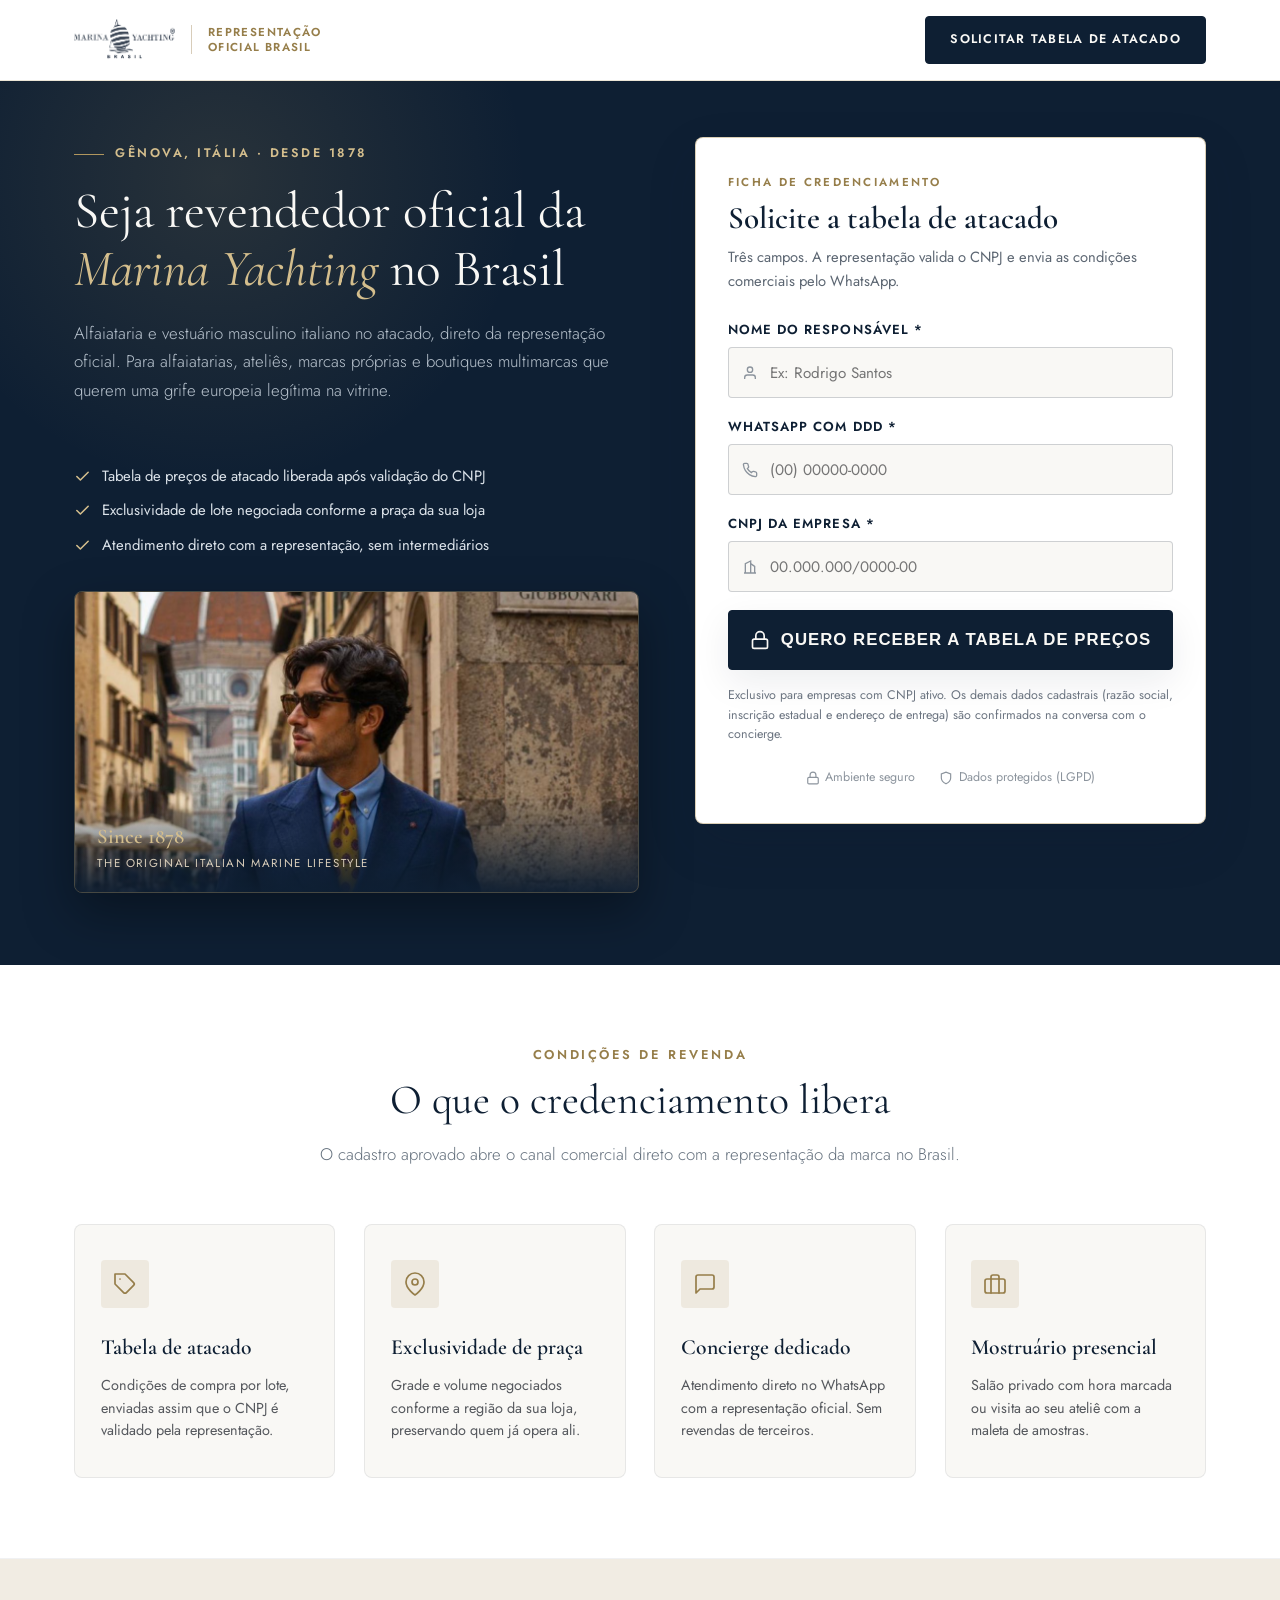
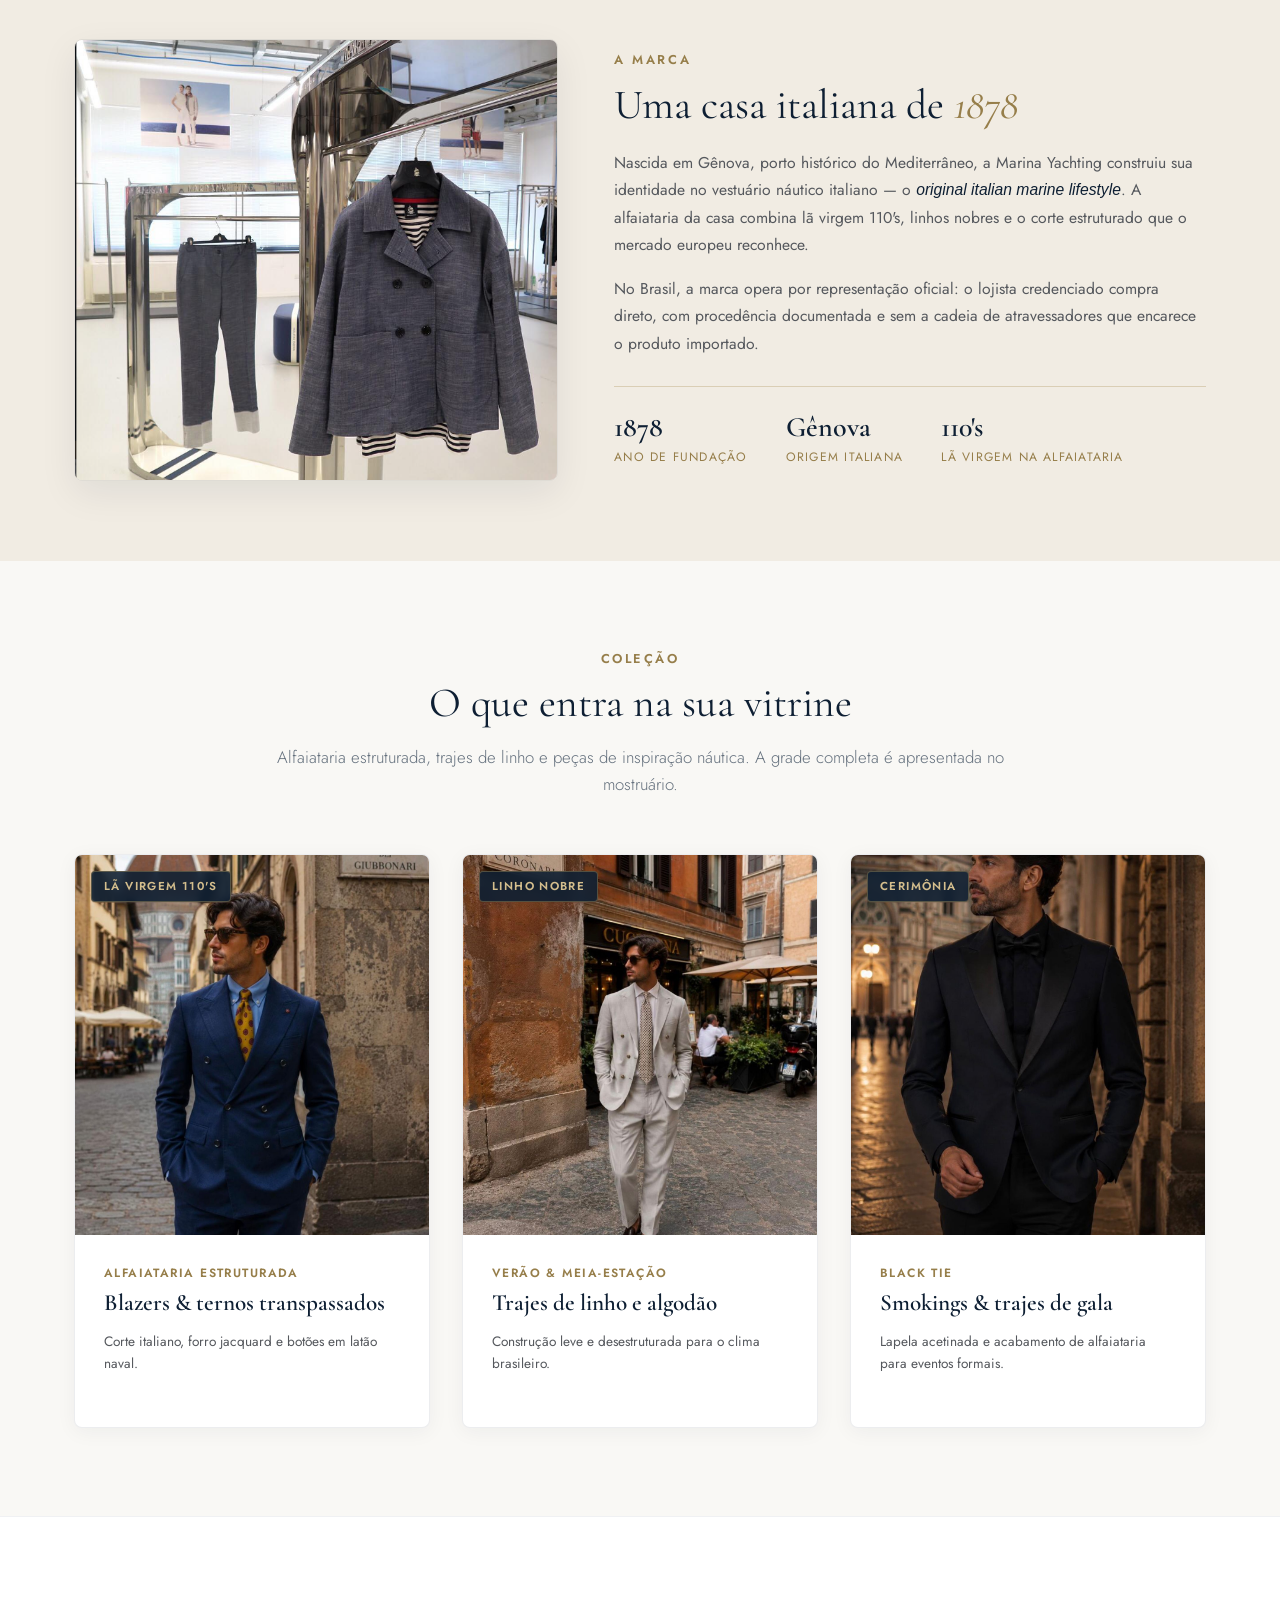
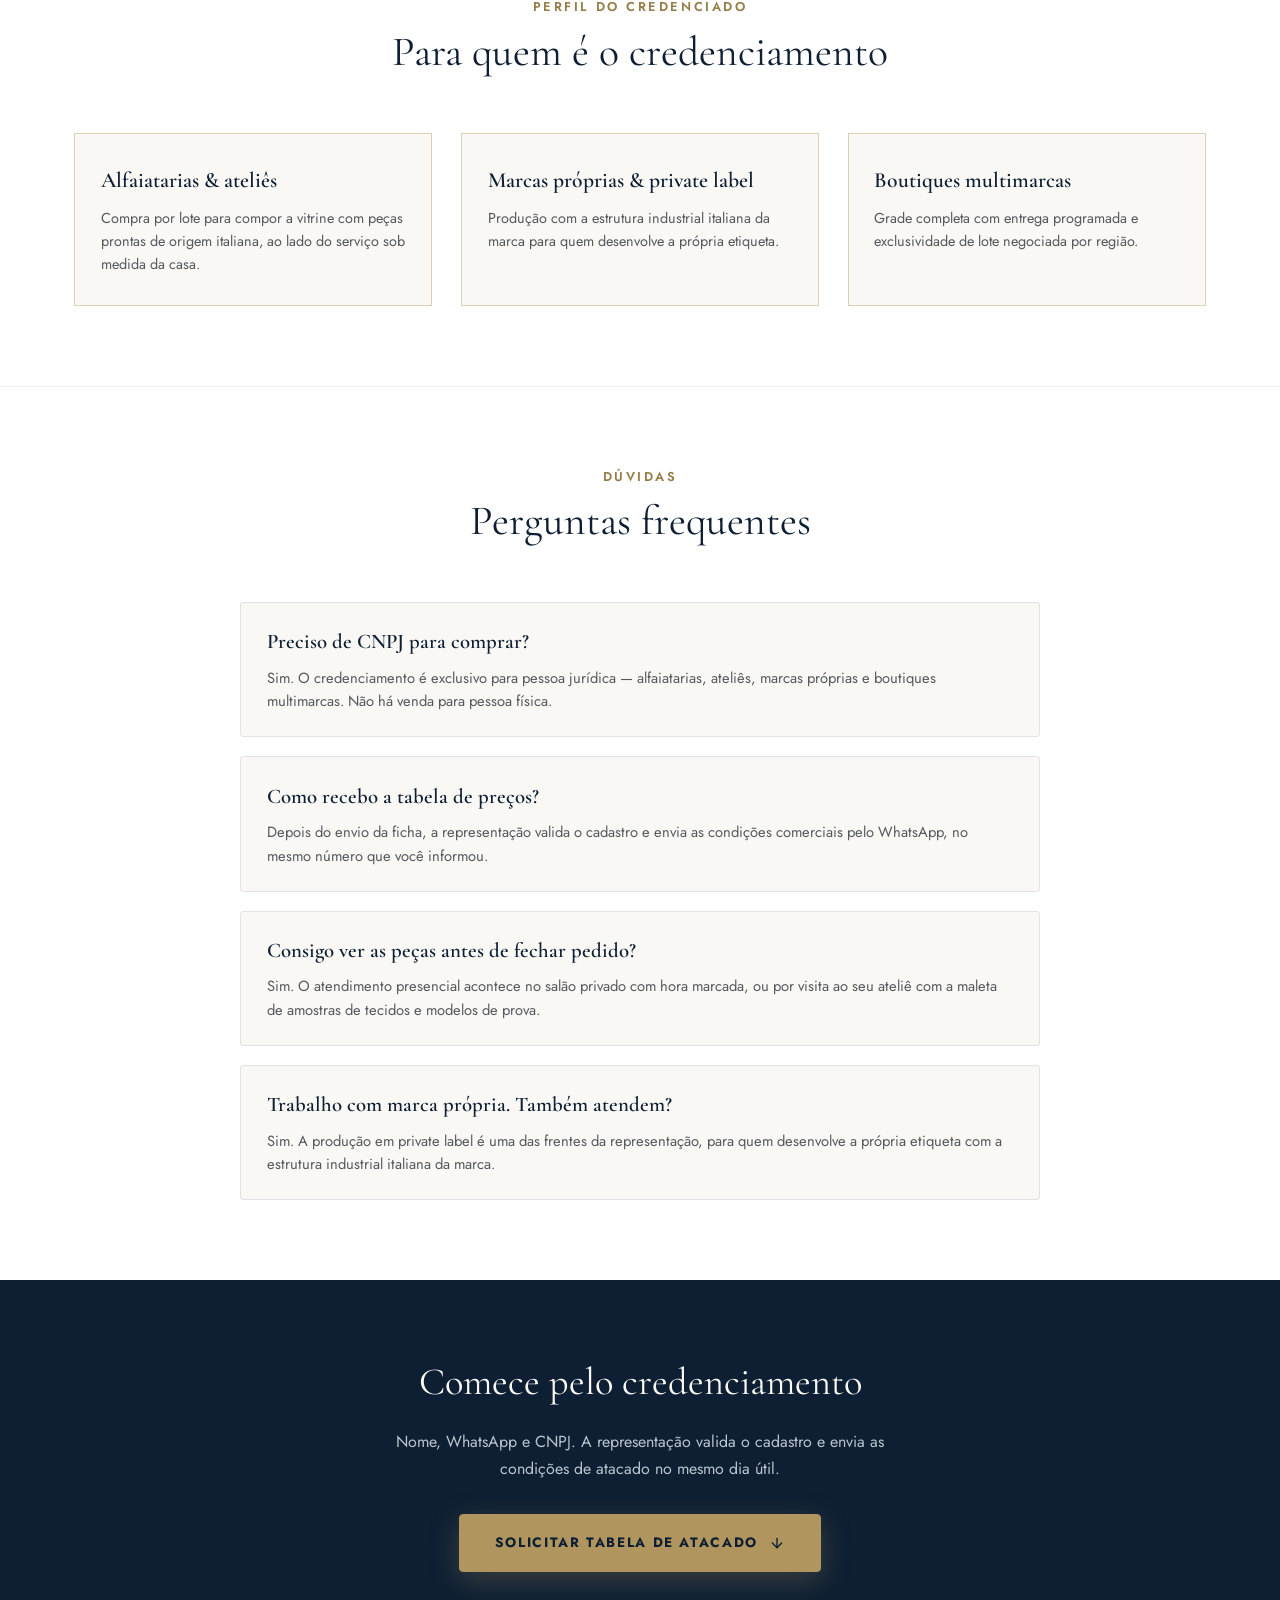
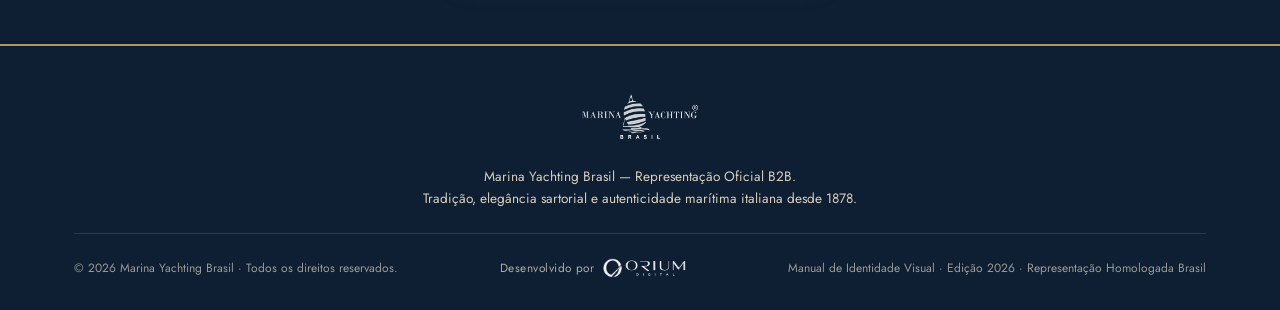
==== commit f44aebd6: "feat(cadastro): transformar em landing de trafego pago com ficha curta A pagina era apenas um formul" ====
--- a/cadastro/index.html
+++ b/cadastro/index.html
@@ -4,12 +4,23 @@
 <head>
   <meta charset="UTF-8">
   <meta name="viewport" content="width=device-width, initial-scale=1.0">
-  
-  <!-- SEO & Otimização para Tráfego Pago B2B -->
-  <title>Cadastro de Lojista B2B · Marina Yachting Brasil</title>
+
+  <!-- SEO & Otimização para Tráfego Pago B2B (Google Ads / Meta Ads) -->
+  <title>Revenda Oficial Marina Yachting Brasil · Atacado B2B para Lojistas</title>
   <meta name="description"
-    content="Ficha de credenciamento oficial de lojistas e alfaiatarias Marina Yachting Brasil (Gênova 1878). Libere a tabela de preços de atacado e atendimento exclusivo no WhatsApp.">
+    content="Seja revendedor oficial da Marina Yachting (Gênova, 1878) no Brasil. Alfaiataria e vestuário masculino italiano no atacado para alfaiatarias, marcas próprias e boutiques multimarcas. Solicite a tabela de preços.">
   <meta name="robots" content="index, follow">
+
+  <!-- Open Graph: preview correto ao compartilhar o anúncio ou o link -->
+  <meta property="og:type" content="website">
+  <meta property="og:title" content="Revenda Oficial Marina Yachting Brasil · Atacado B2B">
+  <meta property="og:description"
+    content="Marca italiana de Gênova desde 1878. Tabela de atacado, exclusividade territorial e concierge comercial para lojistas com CNPJ.">
+  <meta property="og:image" content="../imgs/3.jpeg">
+  <meta property="og:locale" content="pt_BR">
+
+  <!-- Google Tag Manager (container único: Google Ads, GA4 e Meta Pixel) -->
+  <script src="../js/tracking.js"></script>
 
   <!-- Favicon Oficial -->
   <link rel="icon" type="image/svg+xml" href="../imgs/logo.svg">
@@ -24,383 +35,505 @@
 
   <!-- Folha de Estilos Otimizada -->
   <link rel="stylesheet" href="../css/lp-revenda.css">
-
-  <style>
-    /* Ajustes específicos para a página de Cadastro focada */
-    body {
-      min-height: 100vh;
-      display: flex;
-      flex-direction: column;
-      background: #F9F8F5;
-    }
-
-    .cadastro-main {
-      flex: 1;
-      display: flex;
-      align-items: center;
-      justify-content: center;
-      padding: 3.5rem 0 4.5rem;
-    }
-
-    .cadastro-header {
-      background: #FFFFFF;
-      border-bottom: 1px solid rgba(176, 150, 94, 0.25);
-      padding: 1.2rem 0;
-      box-shadow: 0 2px 10px rgba(14, 31, 51, 0.04);
-    }
-
-    .cadastro-header-content {
-      display: flex;
-      justify-content: space-between;
-      align-items: center;
-    }
-
-    .cadastro-logo-wrap {
-      display: flex;
-      align-items: center;
-      gap: 1rem;
-    }
-
-    .cadastro-logo-img {
-      height: 46px;
-      width: auto;
-    }
-
-    .cadastro-badge-tag {
-      border-left: 1px solid var(--c-sand);
-      padding-left: 1rem;
-      font-size: 0.75rem;
-      text-transform: uppercase;
-      letter-spacing: 0.12em;
-      color: var(--c-gold-hover);
-      font-weight: 600;
-      line-height: 1.25;
-    }
-
-    .cadastro-security-pill {
-      display: inline-flex;
-      align-items: center;
-      gap: 0.45rem;
-      background: rgba(14, 31, 51, 0.04);
-      border: 1px solid rgba(14, 31, 51, 0.1);
-      padding: 0.4rem 0.85rem;
-      border-radius: 9999px;
-      font-size: 0.78rem;
-      color: var(--c-navy-deep);
-      font-weight: 500;
-    }
-
-    .cadastro-security-pill svg {
-      color: var(--c-gold-hover);
-    }
-
-    @media (max-width: 640px) {
-      .cadastro-security-pill {
-        display: none;
-      }
-      .cadastro-main {
-        padding: 1.8rem 0 2.5rem;
-      }
-    }
-  </style>
 </head>
 
 <body>
 
-  <!-- ======================================================================
-       1. CABEÇALHO LIMPO COM LOGOTIPO OFICIAL
-       ====================================================================== -->
-  <header class="cadastro-header">
-    <div class="container cadastro-header-content">
-      <div class="cadastro-logo-wrap">
-        <img src="../imgs/logo-dark.png" alt="Marina Yachting Brasil Since 1878" class="cadastro-logo-img">
-        <span class="cadastro-badge-tag">Credenciamento<br>de Revenda B2B</span>
-      </div>
-
-      <div class="cadastro-security-pill">
-        <svg width="14" height="14" viewBox="0 0 24 24" fill="none" stroke="currentColor" stroke-width="2">
-          <rect x="3" y="11" width="18" height="11" rx="2" ry="2"></rect>
-          <path d="M7 11V7a5 5 0 0 1 10 0v4"></path>
-        </svg>
-        <span>Ambiente Seguro e Exclusivo para Empresas</span>
-      </div>
+  <!-- Google Tag Manager (noscript) — fallback para navegadores sem JavaScript.
+       O carregamento principal do container é feito por ../js/tracking.js. -->
+  <noscript><iframe src="https://www.googletagmanager.com/ns.html?id=GTM-P9M8B37Z" height="0" width="0"
+      style="display:none;visibility:hidden"></iframe></noscript>
+  <!-- End Google Tag Manager (noscript) -->
+
+  <!-- ======================================================================
+       1. CABEÇALHO
+       ====================================================================== -->
+  <header class="cad-header">
+    <div class="container cad-header-content">
+      <div class="cad-logo-wrap">
+        <img src="../imgs/logo-dark.png" alt="Marina Yachting Brasil Since 1878" class="cad-logo-img">
+        <span class="cad-badge-tag">Representação<br>Oficial Brasil</span>
+      </div>
+
+      <a href="#ficha" class="cad-header-cta" data-cta="header">Solicitar tabela de atacado</a>
     </div>
   </header>
 
   <!-- ======================================================================
-       2. ÁREA CENTRAL: FORMULÁRIO B2B QUALIFICADO
-       ====================================================================== -->
-  <main class="cadastro-main">
-    <div class="container">
-      
-      <div class="lp-form-wrapper">
-        
-        <div class="lp-form-header">
-          <span class="lp-form-header-badge">
-            <svg width="12" height="12" viewBox="0 0 24 24" fill="none" stroke="currentColor" stroke-width="2.5"><polygon points="12 2 15.09 8.26 22 9.27 17 14.14 18.18 21.02 12 17.77 5.82 21.02 7 14.14 2 9.27 8.91 8.26 12 2"></polygon></svg>
-            Credenciamento Oficial de Lojista
+       2. HERO: PROPOSTA + FICHA DE CREDENCIAMENTO
+       ====================================================================== -->
+  <section class="cad-hero">
+    <div class="container">
+      <div class="cad-hero-grid">
+
+        <div class="cad-hero-content">
+          <span class="cad-tagline">
+            <span class="cad-tagline-line"></span>
+            Gênova, Itália &middot; Desde 1878
           </span>
-          <h1 class="lp-form-main-headline">Tenha peças exclusivas da <em>alfaiataria Italiana</em> na sua loja.</h1>
-          <div class="lp-form-title-secondary">Solicite a Tabela de Preços Atacado</div>
-          <p class="lp-form-subtitle">
-            Preencha os dados cadastrais da sua empresa abaixo. Ao validar o CNPJ, o canal prioritário do nosso <strong>Concierge Comercial no WhatsApp</strong> será liberado instantaneamente.
-          </p>
-        </div>
-
-        <div class="lp-form-body">
+
+          <h1 class="cad-hero-title">
+            Seja revendedor oficial da <em>Marina Yachting</em> no Brasil
+          </h1>
+
+          <p class="cad-hero-subtitle">
+            Alfaiataria e vestuário masculino italiano no atacado, direto da representação oficial.
+            Para alfaiatarias, ateliês, marcas próprias e boutiques multimarcas que querem uma
+            grife europeia legítima na vitrine.
+          </p>
+        </div>
+
+        <!-- Reforço visual: no mobile aparece depois da ficha, no desktop abaixo do texto -->
+        <div class="cad-hero-extra">
+          <ul class="cad-hero-points">
+            <li>
+              <svg width="17" height="17" viewBox="0 0 24 24" fill="none" stroke="currentColor" stroke-width="2.2"
+                stroke-linecap="round" stroke-linejoin="round" aria-hidden="true">
+                <polyline points="20 6 9 17 4 12"></polyline>
+              </svg>
+              <span>Tabela de preços de atacado liberada após validação do CNPJ</span>
+            </li>
+            <li>
+              <svg width="17" height="17" viewBox="0 0 24 24" fill="none" stroke="currentColor" stroke-width="2.2"
+                stroke-linecap="round" stroke-linejoin="round" aria-hidden="true">
+                <polyline points="20 6 9 17 4 12"></polyline>
+              </svg>
+              <span>Exclusividade de lote negociada conforme a praça da sua loja</span>
+            </li>
+            <li>
+              <svg width="17" height="17" viewBox="0 0 24 24" fill="none" stroke="currentColor" stroke-width="2.2"
+                stroke-linecap="round" stroke-linejoin="round" aria-hidden="true">
+                <polyline points="20 6 9 17 4 12"></polyline>
+              </svg>
+              <span>Atendimento direto com a representação, sem intermediários</span>
+            </li>
+          </ul>
+
+          <div class="cad-hero-media">
+            <img src="../imgs/3.jpeg" alt="Blazer transpassado em lã virgem italiana da coleção Marina Yachting"
+              loading="eager" width="1142" height="1600">
+            <div class="cad-hero-media-tag">
+              <strong>Since 1878</strong>
+              <span>The Original Italian Marine Lifestyle</span>
+            </div>
+          </div>
+        </div>
+
+        <!-- FICHA DE CREDENCIAMENTO -->
+        <div class="cad-form-card" id="ficha">
+          <div class="cad-form-head">
+            <span class="cad-form-eyebrow">Ficha de credenciamento</span>
+            <h2 class="cad-form-title">Solicite a tabela de atacado</h2>
+            <p class="cad-form-sub">
+              Três campos. A representação valida o CNPJ e envia as condições comerciais
+              pelo WhatsApp.
+            </p>
+          </div>
+
           <form id="b2b-revenda-form" novalidate>
-            
-            <div class="lp-form-grid">
-              
-              <!-- Nome do Responsável -->
-              <div class="lp-form-group">
-                <label for="b2b-nome" class="lp-form-label">Nome do Responsável / Comprador *</label>
-                <div class="lp-input-wrap">
-                  <span class="lp-input-icon">
-                    <svg width="16" height="16" viewBox="0 0 24 24" fill="none" stroke="currentColor" stroke-width="2">
-                      <path d="M20 21v-2a4 4 0 0 0-4-4H8a4 4 0 0 0-4 4v2"></path>
-                      <circle cx="12" cy="7" r="4"></circle>
-                    </svg>
-                  </span>
-                  <input type="text" id="b2b-nome" class="lp-form-input" placeholder="Ex: Rodrigo Santos" required>
-                </div>
+
+            <div class="lp-form-group">
+              <label for="b2b-nome" class="lp-form-label">Nome do responsável *</label>
+              <div class="lp-input-wrap">
+                <span class="lp-input-icon">
+                  <svg width="16" height="16" viewBox="0 0 24 24" fill="none" stroke="currentColor" stroke-width="2">
+                    <path d="M20 21v-2a4 4 0 0 0-4-4H8a4 4 0 0 0-4 4v2"></path>
+                    <circle cx="12" cy="7" r="4"></circle>
+                  </svg>
+                </span>
+                <input type="text" id="b2b-nome" class="lp-form-input" placeholder="Ex: Rodrigo Santos"
+                  autocomplete="name" required>
               </div>
-
-              <!-- WhatsApp / Telefone -->
-              <div class="lp-form-group">
-                <label for="b2b-telefone" class="lp-form-label">Telefone / WhatsApp *</label>
-                <div class="lp-input-wrap">
-                  <span class="lp-input-icon">
-                    <svg width="16" height="16" viewBox="0 0 24 24" fill="none" stroke="currentColor" stroke-width="2">
-                      <path d="M22 16.92v3a2 2 0 0 1-2.18 2 19.79 19.79 0 0 1-8.63-3.07 19.5 19.5 0 0 1-6-6 19.79 19.79 0 0 1-3.07-8.67A2 2 0 0 1 4.11 2h3a2 2 0 0 1 2 1.72 12.84 12.84 0 0 0 .7 2.81 2 2 0 0 1-.45 2.11L8.09 9.91a16 16 0 0 0 6 6l1.27-1.27a2 2 0 0 1 2.11-.45 12.84 12.84 0 0 0 2.81.7A2 2 0 0 1 22 16.92z"></path>
-                    </svg>
-                  </span>
-                  <input type="tel" id="b2b-telefone" class="lp-form-input" placeholder="(00) 00000-0000" required>
-                </div>
+            </div>
+
+            <div class="lp-form-group">
+              <label for="b2b-telefone" class="lp-form-label">WhatsApp com DDD *</label>
+              <div class="lp-input-wrap">
+                <span class="lp-input-icon">
+                  <svg width="16" height="16" viewBox="0 0 24 24" fill="none" stroke="currentColor" stroke-width="2">
+                    <path
+                      d="M22 16.92v3a2 2 0 0 1-2.18 2 19.79 19.79 0 0 1-8.63-3.07 19.5 19.5 0 0 1-6-6 19.79 19.79 0 0 1-3.07-8.67A2 2 0 0 1 4.11 2h3a2 2 0 0 1 2 1.72 12.84 12.84 0 0 0 .7 2.81 2 2 0 0 1-.45 2.11L8.09 9.91a16 16 0 0 0 6 6l1.27-1.27a2 2 0 0 1 2.11-.45 12.84 12.84 0 0 0 2.81.7A2 2 0 0 1 22 16.92z">
+                    </path>
+                  </svg>
+                </span>
+                <input type="tel" id="b2b-telefone" class="lp-form-input" placeholder="(00) 00000-0000"
+                  autocomplete="tel" inputmode="numeric" required>
               </div>
-
-              <!-- E-mail -->
-              <div class="lp-form-group">
-                <label for="b2b-email" class="lp-form-label">E-mail Corporativo *</label>
-                <div class="lp-input-wrap">
-                  <span class="lp-input-icon">
-                    <svg width="16" height="16" viewBox="0 0 24 24" fill="none" stroke="currentColor" stroke-width="2">
-                      <path d="M4 4h16c1.1 0 2 .9 2 2v12c0 1.1-.9 2-2 2H4c-1.1 0-2-.9-2-2V6c0-1.1.9-2 2-2z"></path>
-                      <polyline points="22,6 12,13 2,6"></polyline>
-                    </svg>
-                  </span>
-                  <input type="email" id="b2b-email" class="lp-form-input" placeholder="contato@sualoja.com.br" required>
-                </div>
+            </div>
+
+            <div class="lp-form-group">
+              <label for="b2b-cnpj" class="lp-form-label">CNPJ da empresa *</label>
+              <div class="lp-input-wrap">
+                <span class="lp-input-icon">
+                  <svg width="16" height="16" viewBox="0 0 24 24" fill="none" stroke="currentColor" stroke-width="2">
+                    <path d="M3 21h18M5 21V7l8-4v18M19 21V11l-6-4"></path>
+                  </svg>
+                </span>
+                <input type="text" id="b2b-cnpj" class="lp-form-input" placeholder="00.000.000/0000-00"
+                  inputmode="numeric" required>
               </div>
-
-              <!-- CNPJ -->
-              <div class="lp-form-group">
-                <label for="b2b-cnpj" class="lp-form-label">CNPJ da Empresa *</label>
-                <div class="lp-input-wrap">
-                  <span class="lp-input-icon">
-                    <svg width="16" height="16" viewBox="0 0 24 24" fill="none" stroke="currentColor" stroke-width="2">
-                      <rect x="2" y="7" width="20" height="14" rx="2" ry="2"></rect>
-                      <path d="M16 21V5a2 2 0 0 0-2-2h-4a2 2 0 0 0-2 2v16"></path>
-                    </svg>
-                  </span>
-                  <input type="text" id="b2b-cnpj" class="lp-form-input" placeholder="00.000.000/0000-00" required>
-                </div>
-              </div>
-
-              <!-- Razão Social -->
-              <div class="lp-form-group">
-                <label for="b2b-razao" class="lp-form-label">Razão Social *</label>
-                <div class="lp-input-wrap">
-                  <span class="lp-input-icon">
-                    <svg width="16" height="16" viewBox="0 0 24 24" fill="none" stroke="currentColor" stroke-width="2">
-                      <path d="M3 9l9-7 9 7v11a2 2 0 0 1-2 2H5a2 2 0 0 1-2-2z"></path>
-                      <polyline points="9 22 9 12 15 12 15 22"></polyline>
-                    </svg>
-                  </span>
-                  <input type="text" id="b2b-razao" class="lp-form-input" placeholder="Razão Social completa" required>
-                </div>
-              </div>
-
-              <!-- Inscrição Estadual -->
-              <div class="lp-form-group">
-                <label for="b2b-inscricao" class="lp-form-label">Inscrição Estadual *</label>
-                <div class="lp-input-wrap">
-                  <span class="lp-input-icon">
-                    <svg width="16" height="16" viewBox="0 0 24 24" fill="none" stroke="currentColor" stroke-width="2">
-                      <path d="M14 2H6a2 2 0 0 0-2 2v16a2 2 0 0 0 2 2h12a2 2 0 0 0 2-2V8z"></path>
-                      <polyline points="14 2 14 8 20 8"></polyline>
-                    </svg>
-                  </span>
-                  <input type="text" id="b2b-inscricao" class="lp-form-input" placeholder="Número da Inscrição Estadual" required>
-                </div>
-                <label class="lp-checkbox-label">
-                  <input type="checkbox" id="b2b-isento">
-                  <span>Empresa Isenta de Inscrição Estadual</span>
-                </label>
-              </div>
-
-              <!-- CEP com Busca Automática -->
-              <div class="lp-form-group">
-                <label for="b2b-cep" class="lp-form-label">
-                  <span>CEP *</span>
-                  <span class="optional">(Busca automática)</span>
-                </label>
-                <div class="lp-input-wrap">
-                  <span class="lp-input-icon">
-                    <svg width="16" height="16" viewBox="0 0 24 24" fill="none" stroke="currentColor" stroke-width="2">
-                      <path d="M21 10c0 7-9 13-9 13s-9-6-9-13a9 9 0 0 1 18 0z"></path>
-                      <circle cx="12" cy="10" r="3"></circle>
-                    </svg>
-                  </span>
-                  <input type="text" id="b2b-cep" class="lp-form-input" placeholder="00000-000" maxlength="9" required>
-                  <div class="lp-cep-spinner" id="cep-spinner"></div>
-                </div>
-                <span class="lp-cep-feedback" id="cep-feedback"></span>
-              </div>
-
-              <!-- Endereço (Rua/Avenida) -->
-              <div class="lp-form-group">
-                <label for="b2b-logradouro" class="lp-form-label">Endereço (Rua / Avenida) *</label>
-                <div class="lp-input-wrap">
-                  <span class="lp-input-icon">
-                    <svg width="16" height="16" viewBox="0 0 24 24" fill="none" stroke="currentColor" stroke-width="2">
-                      <line x1="3" y1="12" x2="21" y2="12"></line>
-                      <line x1="3" y1="6" x2="21" y2="6"></line>
-                      <line x1="3" y1="18" x2="21" y2="18"></line>
-                    </svg>
-                  </span>
-                  <input type="text" id="b2b-logradouro" class="lp-form-input" placeholder="Rua / Avenida" required>
-                </div>
-              </div>
-
-              <!-- Número -->
-              <div class="lp-form-group">
-                <label for="b2b-numero" class="lp-form-label">Número *</label>
-                <div class="lp-input-wrap">
-                  <span class="lp-input-icon">
-                    <svg width="16" height="16" viewBox="0 0 24 24" fill="none" stroke="currentColor" stroke-width="2">
-                      <line x1="4" y1="9" x2="20" y2="9"></line>
-                      <line x1="4" y1="15" x2="20" y2="15"></line>
-                      <line x1="10" y1="3" x2="8" y2="21"></line>
-                      <line x1="16" y1="3" x2="14" y2="21"></line>
-                    </svg>
-                  </span>
-                  <input type="text" id="b2b-numero" class="lp-form-input" placeholder="123" required>
-                </div>
-              </div>
-
-              <!-- Complemento -->
-              <div class="lp-form-group">
-                <label for="b2b-complemento" class="lp-form-label">
-                  <span>Complemento</span>
-                  <span class="optional">(Opcional)</span>
-                </label>
-                <div class="lp-input-wrap">
-                  <span class="lp-input-icon">
-                    <svg width="16" height="16" viewBox="0 0 24 24" fill="none" stroke="currentColor" stroke-width="2">
-                      <polygon points="12 2 2 7 12 12 22 7 12 2"></polygon>
-                      <polyline points="2 17 12 22 22 17"></polyline>
-                      <polyline points="2 12 12 17 22 12"></polyline>
-                    </svg>
-                  </span>
-                  <input type="text" id="b2b-complemento" class="lp-form-input" placeholder="Sala, Loja, Galpão...">
-                </div>
-              </div>
-
-              <!-- Bairro -->
-              <div class="lp-form-group">
-                <label for="b2b-bairro" class="lp-form-label">Bairro</label>
-                <div class="lp-input-wrap">
-                  <span class="lp-input-icon">
-                    <svg width="16" height="16" viewBox="0 0 24 24" fill="none" stroke="currentColor" stroke-width="2">
-                      <path d="M21 10c0 7-9 13-9 13s-9-6-9-13a9 9 0 0 1 18 0z"></path>
-                      <circle cx="12" cy="10" r="3"></circle>
-                    </svg>
-                  </span>
-                  <input type="text" id="b2b-bairro" class="lp-form-input" placeholder="Bairro">
-                </div>
-              </div>
-
-              <!-- Cidade & Estado (UF) -->
-              <div class="lp-form-group">
-                <label for="b2b-cidade" class="lp-form-label">Cidade / UF *</label>
-                <div class="lp-input-wrap" style="display: flex; gap: 0.5rem;">
-                  <input type="text" id="b2b-cidade" class="lp-form-input" placeholder="Cidade" style="padding-left: 1rem; flex: 3;" required>
-                  <input type="text" id="b2b-uf" class="lp-form-input" placeholder="UF" maxlength="2" style="padding-left: 0.8rem; text-align: center; text-transform: uppercase; flex: 1;" required>
-                </div>
-              </div>
-
             </div>
 
             <!-- Feedback de Validação -->
             <div class="lp-form-feedback" id="form-feedback-msg"></div>
 
-            <!-- ÁREA DE LIBERAÇÃO DO WHATSAPP -->
-            <div class="lp-unlock-zone">
-              <div class="lp-step-indicator">
-                <span class="lp-step-dot"></span>
-                <span>Valide os dados cadastrais acima para liberar o atendimento no WhatsApp Oficial</span>
+            <button type="submit" id="btn-submit-step" class="lp-btn-submit-step">
+              <svg width="20" height="20" viewBox="0 0 24 24" fill="none" stroke="currentColor" stroke-width="2">
+                <rect x="3" y="11" width="18" height="11" rx="2" ry="2"></rect>
+                <path d="M7 11V7a5 5 0 0 1 10 0v4"></path>
+              </svg>
+              <span>Quero receber a tabela de preços</span>
+            </button>
+
+            <!-- CARD DESBLOQUEADO DO WHATSAPP -->
+            <div id="whatsapp-unlocked-card" class="lp-whatsapp-unlocked-card">
+              <div class="lp-unlocked-header">
+                <svg width="24" height="24" viewBox="0 0 24 24" fill="none" stroke="currentColor" stroke-width="2.5">
+                  <path d="M22 11.08V12a10 10 0 1 1-5.93-9.14"></path>
+                  <polyline points="22 4 12 14.01 9 11.01"></polyline>
+                </svg>
+                <span>Cadastro recebido!</span>
               </div>
-
-              <button type="submit" id="btn-submit-step" class="lp-btn-submit-step">
-                <svg width="20" height="20" viewBox="0 0 24 24" fill="none" stroke="currentColor" stroke-width="2">
+              <p class="lp-unlocked-desc">
+                Clique abaixo para falar com o <strong>Concierge Comercial B2B</strong> no WhatsApp,
+                com seus dados já preenchidos:
+              </p>
+              <a id="btn-wa-direct" href="#" target="_blank" class="lp-btn-whatsapp-direct">
+                <svg width="24" height="24" viewBox="0 0 24 24" fill="currentColor">
+                  <path
+                    d="M.057 24l1.687-6.163c-1.041-1.804-1.588-3.849-1.587-5.946.003-6.556 5.338-11.891 11.893-11.891 3.181.001 6.167 1.24 8.413 3.488 2.245 2.248 3.481 5.236 3.48 8.414-.003 6.557-5.338 11.892-11.893 11.892-1.99-.001-3.951-.5-5.688-1.448l-6.305 1.654zm6.597-3.807c1.676.995 3.276 1.591 5.392 1.592 5.448 0 9.886-4.434 9.889-9.885.002-5.462-4.415-9.89-9.881-9.892-5.452 0-9.887 4.434-9.889 9.884-.001 2.225.651 3.891 1.746 5.634l-.999 3.648 3.742-.981zm11.387-5.464c-.074-.124-.272-.198-.57-.347-.297-.149-1.758-.868-2.031-.967-.272-.099-.47-.149-.669.149-.198.297-.768.967-.941 1.165-.173.198-.347.223-.644.074-.297-.149-1.255-.462-2.39-1.475-.883-.788-1.48-1.761-1.653-2.059-.173-.297-.018-.458.13-.606.134-.133.297-.347.446-.521.151-.172.2-.296.3-.495.099-.198.05-.372-.025-.521-.075-.148-.669-1.611-.916-2.206-.242-.579-.487-.501-.669-.51l-.57-.01c-.198 0-.52.074-.792.372s-1.04 1.016-1.04 2.479 1.065 2.876 1.213 3.074c.149.198 2.095 3.2 5.076 4.487.709.306 1.263.489 1.694.626.712.226 1.36.194 1.872.118.571-.085 1.758-.719 2.006-1.413.248-.695.248-1.29.173-1.414z" />
+                </svg>
+                <span>Falar com o concierge no WhatsApp</span>
+              </a>
+            </div>
+
+            <p class="cad-form-note">
+              Exclusivo para empresas com CNPJ ativo. Os demais dados cadastrais
+              (razão social, inscrição estadual e endereço de entrega) são confirmados
+              na conversa com o concierge.
+            </p>
+
+            <div class="lp-form-security">
+              <span>
+                <svg width="14" height="14" viewBox="0 0 24 24" fill="none" stroke="currentColor" stroke-width="2">
                   <rect x="3" y="11" width="18" height="11" rx="2" ry="2"></rect>
                   <path d="M7 11V7a5 5 0 0 1 10 0v4"></path>
                 </svg>
-                <span>Validar Dados & Liberar Atendimento WhatsApp</span>
-              </button>
-
-              <!-- CARD DESBLOQUEADO DO WHATSAPP -->
-              <div id="whatsapp-unlocked-card" class="lp-whatsapp-unlocked-card">
-                <div class="lp-unlocked-header">
-                  <svg width="24" height="24" viewBox="0 0 24 24" fill="none" stroke="currentColor" stroke-width="2.5">
-                    <path d="M22 11.08V12a10 10 0 1 1-5.93-9.14"></path>
-                    <polyline points="22 4 12 14.01 9 11.01"></polyline>
-                  </svg>
-                  <span>Credenciamento Concluído com Sucesso!</span>
-                </div>
-                <p class="lp-unlocked-desc">
-                  Seus dados foram verificados. Clique no botão abaixo para falar diretamente com nosso <strong>Concierge Comercial B2B</strong> no WhatsApp com seus dados pré-carregados:
-                </p>
-                <a id="btn-wa-direct" href="#" target="_blank" class="lp-btn-whatsapp-direct">
-                  <svg width="24" height="24" viewBox="0 0 24 24" fill="currentColor">
-                    <path d="M.057 24l1.687-6.163c-1.041-1.804-1.588-3.849-1.587-5.946.003-6.556 5.338-11.891 11.893-11.891 3.181.001 6.167 1.24 8.413 3.488 2.245 2.248 3.481 5.236 3.48 8.414-.003 6.557-5.338 11.892-11.893 11.892-1.99-.001-3.951-.5-5.688-1.448l-6.305 1.654zm6.597-3.807c1.676.995 3.276 1.591 5.392 1.592 5.448 0 9.886-4.434 9.889-9.885.002-5.462-4.415-9.89-9.881-9.892-5.452 0-9.887 4.434-9.889 9.884-.001 2.225.651 3.891 1.746 5.634l-.999 3.648 3.742-.981zm11.387-5.464c-.074-.124-.272-.198-.57-.347-.297-.149-1.758-.868-2.031-.967-.272-.099-.47-.149-.669.149-.198.297-.768.967-.941 1.165-.173.198-.347.223-.644.074-.297-.149-1.255-.462-2.39-1.475-.883-.788-1.48-1.761-1.653-2.059-.173-.297-.018-.458.13-.606.134-.133.297-.347.446-.521.151-.172.2-.296.3-.495.099-.198.05-.372-.025-.521-.075-.148-.669-1.611-.916-2.206-.242-.579-.487-.501-.669-.51l-.57-.01c-.198 0-.52.074-.792.372s-1.04 1.016-1.04 2.479 1.065 2.876 1.213 3.074c.149.198 2.095 3.2 5.076 4.487.709.306 1.263.489 1.694.626.712.226 1.36.194 1.872.118.571-.085 1.758-.719 2.006-1.413.248-.695.248-1.29.173-1.414z"/>
-                  </svg>
-                  <span>Iniciar Conversa no WhatsApp Oficial</span>
-                </a>
-              </div>
-
-              <div class="lp-form-security">
-                <span>
-                  <svg width="14" height="14" viewBox="0 0 24 24" fill="none" stroke="currentColor" stroke-width="2"><rect x="3" y="11" width="18" height="11" rx="2" ry="2"></rect><path d="M7 11V7a5 5 0 0 1 10 0v4"></path></svg>
-                  Ambiente 100% Seguro
-                </span>
-                <span>
-                  <svg width="14" height="14" viewBox="0 0 24 24" fill="none" stroke="currentColor" stroke-width="2"><path d="M12 22s8-4 8-10V5l-8-3-8 3v7c0 6 8 10 8 10z"></path></svg>
-                  Privacidade Garantida (LGPD)
-                </span>
-                <span>
-                  <svg width="14" height="14" viewBox="0 0 24 24" fill="none" stroke="currentColor" stroke-width="2"><circle cx="12" cy="12" r="10"></circle><polyline points="12 6 12 12 14 14"></polyline></svg>
-                  Atendimento Comercial B2B
-                </span>
-              </div>
-
+                Ambiente seguro
+              </span>
+              <span>
+                <svg width="14" height="14" viewBox="0 0 24 24" fill="none" stroke="currentColor" stroke-width="2">
+                  <path d="M12 22s8-4 8-10V5l-8-3-8 3v7c0 6 8 10 8 10z"></path>
+                </svg>
+                Dados protegidos (LGPD)
+              </span>
             </div>
 
           </form>
         </div>
 
       </div>
-
-    </div>
-  </main>
-
-  <!-- ======================================================================
-       3. RODAPÉ INSTITUCIONAL
+    </div>
+  </section>
+
+  <!-- ======================================================================
+       3. O QUE O CREDENCIAMENTO LIBERA
+       ====================================================================== -->
+  <section class="lp-benefits">
+    <div class="container">
+      <div class="lp-section-header">
+        <div class="lp-section-category">Condições de revenda</div>
+        <h2 class="lp-section-title">O que o credenciamento libera</h2>
+        <p class="lp-section-desc">
+          O cadastro aprovado abre o canal comercial direto com a representação da marca no Brasil.
+        </p>
+      </div>
+
+      <div class="lp-benefits-grid">
+
+        <article class="lp-benefit-card">
+          <div class="lp-benefit-icon">
+            <svg width="24" height="24" viewBox="0 0 24 24" fill="none" stroke="currentColor" stroke-width="1.7"
+              stroke-linecap="round" stroke-linejoin="round">
+              <path d="M20.59 13.41l-7.17 7.17a2 2 0 0 1-2.83 0L2 12V2h10l8.59 8.59a2 2 0 0 1 0 2.82z"></path>
+              <line x1="7" y1="7" x2="7.01" y2="7"></line>
+            </svg>
+          </div>
+          <h3 class="lp-benefit-card-title">Tabela de atacado</h3>
+          <p class="lp-benefit-card-text">
+            Condições de compra por lote, enviadas assim que o CNPJ é validado pela representação.
+          </p>
+        </article>
+
+        <article class="lp-benefit-card">
+          <div class="lp-benefit-icon">
+            <svg width="24" height="24" viewBox="0 0 24 24" fill="none" stroke="currentColor" stroke-width="1.7"
+              stroke-linecap="round" stroke-linejoin="round">
+              <path d="M21 10c0 7-9 13-9 13s-9-6-9-13a9 9 0 0 1 18 0z"></path>
+              <circle cx="12" cy="10" r="3"></circle>
+            </svg>
+          </div>
+          <h3 class="lp-benefit-card-title">Exclusividade de praça</h3>
+          <p class="lp-benefit-card-text">
+            Grade e volume negociados conforme a região da sua loja, preservando quem já opera ali.
+          </p>
+        </article>
+
+        <article class="lp-benefit-card">
+          <div class="lp-benefit-icon">
+            <svg width="24" height="24" viewBox="0 0 24 24" fill="none" stroke="currentColor" stroke-width="1.7"
+              stroke-linecap="round" stroke-linejoin="round">
+              <path d="M21 15a2 2 0 0 1-2 2H7l-4 4V5a2 2 0 0 1 2-2h14a2 2 0 0 1 2 2z"></path>
+            </svg>
+          </div>
+          <h3 class="lp-benefit-card-title">Concierge dedicado</h3>
+          <p class="lp-benefit-card-text">
+            Atendimento direto no WhatsApp com a representação oficial. Sem revendas de terceiros.
+          </p>
+        </article>
+
+        <article class="lp-benefit-card">
+          <div class="lp-benefit-icon">
+            <svg width="24" height="24" viewBox="0 0 24 24" fill="none" stroke="currentColor" stroke-width="1.7"
+              stroke-linecap="round" stroke-linejoin="round">
+              <rect x="2" y="7" width="20" height="14" rx="2"></rect>
+              <path d="M16 21V5a2 2 0 0 0-2-2h-4a2 2 0 0 0-2 2v16"></path>
+            </svg>
+          </div>
+          <h3 class="lp-benefit-card-title">Mostruário presencial</h3>
+          <p class="lp-benefit-card-text">
+            Salão privado com hora marcada ou visita ao seu ateliê com a maleta de amostras.
+          </p>
+        </article>
+
+      </div>
+    </div>
+  </section>
+
+  <!-- ======================================================================
+       4. A MARCA: GÊNOVA, 1878
+       ====================================================================== -->
+  <section class="cad-brand">
+    <div class="container">
+      <div class="cad-brand-grid">
+
+        <div class="cad-brand-media">
+          <img src="../imgs/Captura de tela 2026-08-29 175224.png"
+            alt="Showroom oficial Marina Yachting com peças da coleção em exposição" loading="lazy">
+        </div>
+
+        <div class="cad-brand-content">
+          <div class="lp-section-category">A marca</div>
+          <h2 class="lp-section-title">Uma casa italiana de <em>1878</em></h2>
+          <p class="cad-brand-text">
+            Nascida em Gênova, porto histórico do Mediterrâneo, a Marina Yachting construiu sua
+            identidade no vestuário náutico italiano — o <em>original italian marine lifestyle</em>.
+            A alfaiataria da casa combina lã virgem 110's, linhos nobres e o corte estruturado
+            que o mercado europeu reconhece.
+          </p>
+          <p class="cad-brand-text">
+            No Brasil, a marca opera por representação oficial: o lojista credenciado compra
+            direto, com procedência documentada e sem a cadeia de atravessadores que encarece
+            o produto importado.
+          </p>
+
+          <div class="cad-brand-marks">
+            <div>
+              <strong>1878</strong>
+              <span>Ano de fundação</span>
+            </div>
+            <div>
+              <strong>Gênova</strong>
+              <span>Origem italiana</span>
+            </div>
+            <div>
+              <strong>110's</strong>
+              <span>Lã virgem na alfaiataria</span>
+            </div>
+          </div>
+        </div>
+
+      </div>
+    </div>
+  </section>
+
+  <!-- ======================================================================
+       5. A COLEÇÃO
+       ====================================================================== -->
+  <section class="lp-showcase">
+    <div class="container">
+      <div class="lp-section-header">
+        <div class="lp-section-category">Coleção</div>
+        <h2 class="lp-section-title">O que entra na sua vitrine</h2>
+        <p class="lp-section-desc">
+          Alfaiataria estruturada, trajes de linho e peças de inspiração náutica.
+          A grade completa é apresentada no mostruário.
+        </p>
+      </div>
+
+      <div class="lp-showcase-grid">
+
+        <article class="lp-product-card">
+          <div class="lp-product-img-wrap">
+            <img src="../imgs/3.jpeg" alt="Blazer transpassado navy em lã virgem italiana" loading="lazy">
+            <span class="lp-product-badge">Lã Virgem 110's</span>
+          </div>
+          <div class="lp-product-info">
+            <div class="lp-product-ref">Alfaiataria estruturada</div>
+            <h3 class="lp-product-name">Blazers &amp; ternos transpassados</h3>
+            <p class="lp-product-specs">
+              Corte italiano, forro jacquard e botões em latão naval.
+            </p>
+          </div>
+        </article>
+
+        <article class="lp-product-card">
+          <div class="lp-product-img-wrap">
+            <img src="../imgs/2.jpeg" alt="Terno de linho claro italiano em cenário urbano de Roma" loading="lazy">
+            <span class="lp-product-badge">Linho Nobre</span>
+          </div>
+          <div class="lp-product-info">
+            <div class="lp-product-ref">Verão &amp; meia-estação</div>
+            <h3 class="lp-product-name">Trajes de linho e algodão</h3>
+            <p class="lp-product-specs">
+              Construção leve e desestruturada para o clima brasileiro.
+            </p>
+          </div>
+        </article>
+
+        <article class="lp-product-card">
+          <div class="lp-product-img-wrap">
+            <img src="../imgs/1.jpeg" alt="Smoking navy com lapela acetinada para trajes de cerimônia" loading="lazy">
+            <span class="lp-product-badge">Cerimônia</span>
+          </div>
+          <div class="lp-product-info">
+            <div class="lp-product-ref">Black tie</div>
+            <h3 class="lp-product-name">Smokings &amp; trajes de gala</h3>
+            <p class="lp-product-specs">
+              Lapela acetinada e acabamento de alfaiataria para eventos formais.
+            </p>
+          </div>
+        </article>
+
+      </div>
+    </div>
+  </section>
+
+  <!-- ======================================================================
+       6. PARA QUEM É
+       ====================================================================== -->
+  <section class="cad-profiles">
+    <div class="container">
+      <div class="lp-section-header">
+        <div class="lp-section-category">Perfil do credenciado</div>
+        <h2 class="lp-section-title">Para quem é o credenciamento</h2>
+      </div>
+
+      <div class="cad-profiles-grid">
+
+        <div class="cad-profile">
+          <h3>Alfaiatarias &amp; ateliês</h3>
+          <p>
+            Compra por lote para compor a vitrine com peças prontas de origem italiana,
+            ao lado do serviço sob medida da casa.
+          </p>
+        </div>
+
+        <div class="cad-profile">
+          <h3>Marcas próprias &amp; private label</h3>
+          <p>
+            Produção com a estrutura industrial italiana da marca para quem desenvolve
+            a própria etiqueta.
+          </p>
+        </div>
+
+        <div class="cad-profile">
+          <h3>Boutiques multimarcas</h3>
+          <p>
+            Grade completa com entrega programada e exclusividade de lote negociada
+            por região.
+          </p>
+        </div>
+
+      </div>
+    </div>
+  </section>
+
+  <!-- ======================================================================
+       7. PERGUNTAS FREQUENTES
+       ====================================================================== -->
+  <section class="lp-faq">
+    <div class="container">
+      <div class="lp-section-header">
+        <div class="lp-section-category">Dúvidas</div>
+        <h2 class="lp-section-title">Perguntas frequentes</h2>
+      </div>
+
+      <div class="lp-faq-grid">
+
+        <div class="lp-faq-item">
+          <h3 class="lp-faq-question">Preciso de CNPJ para comprar?</h3>
+          <p class="lp-faq-answer">
+            Sim. O credenciamento é exclusivo para pessoa jurídica — alfaiatarias, ateliês,
+            marcas próprias e boutiques multimarcas. Não há venda para pessoa física.
+          </p>
+        </div>
+
+        <div class="lp-faq-item">
+          <h3 class="lp-faq-question">Como recebo a tabela de preços?</h3>
+          <p class="lp-faq-answer">
+            Depois do envio da ficha, a representação valida o cadastro e envia as condições
+            comerciais pelo WhatsApp, no mesmo número que você informou.
+          </p>
+        </div>
+
+        <div class="lp-faq-item">
+          <h3 class="lp-faq-question">Consigo ver as peças antes de fechar pedido?</h3>
+          <p class="lp-faq-answer">
+            Sim. O atendimento presencial acontece no salão privado com hora marcada, ou por
+            visita ao seu ateliê com a maleta de amostras de tecidos e modelos de prova.
+          </p>
+        </div>
+
+        <div class="lp-faq-item">
+          <h3 class="lp-faq-question">Trabalho com marca própria. Também atendem?</h3>
+          <p class="lp-faq-answer">
+            Sim. A produção em private label é uma das frentes da representação, para quem
+            desenvolve a própria etiqueta com a estrutura industrial italiana da marca.
+          </p>
+        </div>
+
+      </div>
+    </div>
+  </section>
+
+  <!-- ======================================================================
+       8. CHAMADA FINAL
+       ====================================================================== -->
+  <section class="cad-final">
+    <div class="container">
+      <h2 class="cad-final-title">Comece pelo credenciamento</h2>
+      <p class="cad-final-text">
+        Nome, WhatsApp e CNPJ. A representação valida o cadastro e envia as condições
+        de atacado no mesmo dia útil.
+      </p>
+      <a href="#ficha" class="cad-final-btn" data-cta="rodape">
+        <span>Solicitar tabela de atacado</span>
+        <svg width="16" height="16" viewBox="0 0 24 24" fill="none" stroke="currentColor" stroke-width="2"
+          stroke-linecap="round" stroke-linejoin="round" aria-hidden="true">
+          <line x1="12" y1="5" x2="12" y2="19"></line>
+          <polyline points="19 12 12 19 5 12"></polyline>
+        </svg>
+      </a>
+    </div>
+  </section>
+
+  <!-- ======================================================================
+       9. RODAPÉ INSTITUCIONAL
        ====================================================================== -->
   <footer class="lp-footer">
     <div class="container">
-      
+
       <div class="lp-footer-logo">
         <img src="../imgs/logo-white.png" alt="Marina Yachting Brasil Since 1878">
       </div>
@@ -415,7 +548,8 @@
           © 2026 Marina Yachting Brasil · Todos os direitos reservados.
         </div>
         <div class="footer-credit">
-          <a href="https://www.oriumdigital.com.br/" target="_blank" rel="noopener noreferrer" class="orium-link" aria-label="Desenvolvido por Orium Digital">
+          <a href="https://www.oriumdigital.com.br/" target="_blank" rel="noopener noreferrer" class="orium-link"
+            aria-label="Desenvolvido por Orium Digital">
             <span class="credit-text">Desenvolvido por</span>
             <img src="../imgs/orium-logo.png" alt="Orium Digital" class="orium-logo-img" width="91" height="22">
           </a>
--- a/css/lp-revenda.css
+++ b/css/lp-revenda.css
@@ -773,6 +773,14 @@
   background-color: #FFF8F8;
 }
 
+.lp-form-input:disabled {
+  background-color: #EBF0F5;
+  color: #627181;
+  border-color: rgba(14, 31, 51, 0.12);
+  cursor: not-allowed;
+  opacity: 0.9;
+}
+
 /* Loading spinner no campo de CEP */
 .lp-cep-spinner {
   position: absolute;
@@ -875,6 +883,30 @@
   box-shadow: var(--shadow-elevated);
 }
 
+.lp-btn-submit-step:disabled {
+  opacity: 0.88;
+  cursor: not-allowed;
+  transform: none !important;
+  box-shadow: none !important;
+}
+
+.lp-btn-submit-step .lp-btn-spinner {
+  width: 20px;
+  height: 20px;
+  border: 2.5px solid rgba(255, 255, 255, 0.3);
+  border-top-color: #FFFFFF;
+  border-radius: 50%;
+  animation: lpSpin 0.75s linear infinite;
+  display: inline-block;
+  flex-shrink: 0;
+}
+
+@keyframes lpSpin {
+  to {
+    transform: rotate(360deg);
+  }
+}
+
 /* BOTÃO OFICIAL DO WHATSAPP (DESTALHADO / ESTADO BLOQUEADO & LIBERADO) */
 .lp-whatsapp-unlocked-card {
   display: none;
@@ -1186,3 +1218,495 @@
     gap: 0.8rem;
   }
 }
+
+/* ==========================================================================
+   11. LANDING DE CREDENCIAMENTO (/cadastro) — TRÁFEGO PAGO GOOGLE & META
+   ========================================================================== */
+
+/* --- Cabeçalho --- */
+.cad-header {
+  background: #FFFFFF;
+  border-bottom: 1px solid rgba(176, 150, 94, 0.25);
+  padding: 1rem 0;
+  box-shadow: 0 2px 10px rgba(14, 31, 51, 0.04);
+  position: sticky;
+  top: 0;
+  z-index: 50;
+}
+
+.cad-header-content {
+  display: flex;
+  justify-content: space-between;
+  align-items: center;
+  gap: 1rem;
+}
+
+.cad-logo-wrap {
+  display: flex;
+  align-items: center;
+  gap: 1rem;
+}
+
+.cad-logo-img {
+  height: 42px;
+  width: auto;
+}
+
+.cad-badge-tag {
+  border-left: 1px solid var(--c-sand);
+  padding-left: 1rem;
+  font-size: 0.72rem;
+  text-transform: uppercase;
+  letter-spacing: 0.12em;
+  color: var(--c-gold-hover);
+  font-weight: 600;
+  line-height: 1.25;
+}
+
+.cad-header-cta {
+  display: inline-flex;
+  align-items: center;
+  background: var(--c-navy-deep);
+  color: var(--c-white-sail);
+  font-size: 0.78rem;
+  font-weight: 600;
+  letter-spacing: 0.1em;
+  text-transform: uppercase;
+  padding: 0.8rem 1.5rem;
+  border-radius: var(--radius-sm);
+  border: 1px solid var(--c-navy-deep);
+  transition: var(--transition);
+  white-space: nowrap;
+}
+
+.cad-header-cta:hover {
+  background: var(--c-gold);
+  border-color: var(--c-gold);
+  color: var(--c-navy-deep);
+}
+
+/* --- Hero: proposta à esquerda, ficha à direita --- */
+.cad-hero {
+  position: relative;
+  padding: 3.5rem 0 4.5rem;
+  background: var(--c-navy-deep);
+  overflow: hidden;
+}
+
+.cad-hero::before {
+  content: '';
+  position: absolute;
+  top: -25%;
+  left: -8%;
+  width: 640px;
+  height: 640px;
+  background: radial-gradient(circle, rgba(176, 150, 94, 0.16) 0%, transparent 68%);
+  border-radius: 50%;
+  pointer-events: none;
+}
+
+.cad-hero-grid {
+  position: relative;
+  z-index: 2;
+  display: grid;
+  grid-template-columns: 1.05fr 0.95fr;
+  grid-template-areas:
+    "proposta ficha"
+    "reforco  ficha";
+  gap: 2rem 3.5rem;
+  align-items: start;
+}
+
+.cad-hero-content { grid-area: proposta; }
+.cad-hero-extra   { grid-area: reforco; }
+.cad-form-card    { grid-area: ficha; }
+
+.cad-tagline {
+  display: inline-flex;
+  align-items: center;
+  gap: 0.7rem;
+  color: var(--c-gold-light);
+  font-size: 0.78rem;
+  font-weight: 600;
+  text-transform: uppercase;
+  letter-spacing: 0.2em;
+  margin-bottom: 1.2rem;
+}
+
+.cad-tagline-line {
+  width: 30px;
+  height: 1px;
+  background: var(--c-gold);
+}
+
+.cad-hero-title {
+  font-family: var(--ff-display);
+  font-size: clamp(2.3rem, 4vw, 3.3rem);
+  font-weight: 400;
+  line-height: 1.12;
+  color: var(--c-white-sail);
+  text-wrap: balance;
+  margin-bottom: 1.3rem;
+}
+
+.cad-hero-title em {
+  font-style: italic;
+  color: var(--c-gold-light);
+}
+
+.cad-hero-subtitle {
+  font-size: 1.05rem;
+  line-height: 1.7;
+  font-weight: 300;
+  color: #B9C4CF;
+  max-width: 54ch;
+  margin-bottom: 1.8rem;
+}
+
+.cad-hero-points {
+  list-style: none;
+  display: flex;
+  flex-direction: column;
+  gap: 0.75rem;
+  margin-bottom: 2.2rem;
+}
+
+.cad-hero-points li {
+  display: flex;
+  align-items: flex-start;
+  gap: 11px;
+  font-size: 0.93rem;
+  line-height: 1.5;
+  color: #DCE3EA;
+}
+
+.cad-hero-points svg {
+  flex-shrink: 0;
+  margin-top: 3px;
+  color: var(--c-gold-light);
+}
+
+.cad-hero-media {
+  position: relative;
+  border-radius: var(--radius-md);
+  overflow: hidden;
+  border: 1px solid rgba(176, 150, 94, 0.35);
+  box-shadow: 0 20px 50px rgba(0, 0, 0, 0.35);
+}
+
+.cad-hero-media img {
+  display: block;
+  width: 100%;
+  height: 300px;
+  object-fit: cover;
+  object-position: center 22%;
+}
+
+.cad-hero-media-tag {
+  position: absolute;
+  left: 0;
+  bottom: 0;
+  right: 0;
+  padding: 1.5rem 1.4rem 1.1rem;
+  background: linear-gradient(to top, rgba(14, 31, 51, 0.94), transparent);
+}
+
+.cad-hero-media-tag strong {
+  display: block;
+  font-family: var(--ff-display);
+  font-size: 1.3rem;
+  font-weight: 600;
+  color: var(--c-gold-light);
+  line-height: 1.1;
+}
+
+.cad-hero-media-tag span {
+  font-size: 0.72rem;
+  text-transform: uppercase;
+  letter-spacing: 0.14em;
+  color: var(--c-sand);
+}
+
+/* --- Card da ficha de credenciamento --- */
+.cad-form-card {
+  background: #FFFFFF;
+  border-radius: var(--radius-md);
+  border: 1px solid rgba(176, 150, 94, 0.45);
+  box-shadow: var(--shadow-elevated);
+  padding: 2.2rem 2rem;
+  scroll-margin-top: 90px;
+}
+
+.cad-form-head {
+  margin-bottom: 1.6rem;
+}
+
+.cad-form-eyebrow {
+  display: block;
+  font-size: 0.72rem;
+  font-weight: 600;
+  text-transform: uppercase;
+  letter-spacing: 0.2em;
+  color: var(--c-gold-hover);
+  margin-bottom: 0.6rem;
+}
+
+.cad-form-title {
+  font-family: var(--ff-display);
+  font-size: 1.95rem;
+  font-weight: 600;
+  line-height: 1.15;
+  color: var(--c-navy-deep);
+  margin-bottom: 0.6rem;
+}
+
+.cad-form-sub {
+  font-size: 0.92rem;
+  line-height: 1.6;
+  color: #5C6672;
+}
+
+.cad-form-card .lp-form-group {
+  margin-bottom: 1.1rem;
+}
+
+.cad-form-note {
+  margin-top: 1rem;
+  font-size: 0.78rem;
+  line-height: 1.55;
+  color: #6B7480;
+}
+
+/* --- A marca --- */
+.cad-brand {
+  padding: 5rem 0;
+  background: var(--c-sand-light);
+}
+
+.cad-brand-grid {
+  display: grid;
+  grid-template-columns: 0.9fr 1.1fr;
+  gap: 3.5rem;
+  align-items: center;
+}
+
+.cad-brand-media {
+  border-radius: var(--radius-md);
+  overflow: hidden;
+  box-shadow: var(--shadow-card);
+  border: 1px solid rgba(14, 31, 51, 0.08);
+}
+
+.cad-brand-media img {
+  display: block;
+  width: 100%;
+  height: 440px;
+  object-fit: cover;
+}
+
+.cad-brand-content .lp-section-title {
+  text-align: left;
+  margin-bottom: 1.2rem;
+}
+
+.cad-brand-content .lp-section-title em {
+  font-style: italic;
+  color: var(--c-gold-hover);
+}
+
+.cad-brand-content .lp-section-category {
+  text-align: left;
+}
+
+.cad-brand-text {
+  font-size: 0.98rem;
+  line-height: 1.75;
+  color: #55585D;
+  margin-bottom: 1rem;
+}
+
+.cad-brand-text em {
+  font-style: italic;
+  color: var(--c-navy-deep);
+}
+
+.cad-brand-marks {
+  display: flex;
+  flex-wrap: wrap;
+  gap: 2.4rem;
+  margin-top: 1.8rem;
+  padding-top: 1.6rem;
+  border-top: 1px solid rgba(176, 150, 94, 0.35);
+}
+
+.cad-brand-marks strong {
+  display: block;
+  font-family: var(--ff-display);
+  font-size: 1.75rem;
+  font-weight: 600;
+  color: var(--c-navy-deep);
+  line-height: 1.1;
+}
+
+.cad-brand-marks span {
+  font-size: 0.76rem;
+  text-transform: uppercase;
+  letter-spacing: 0.1em;
+  color: var(--c-gold-hover);
+}
+
+/* --- Perfis atendidos --- */
+.cad-profiles {
+  padding: 5rem 0;
+  background: #FFFFFF;
+  border-top: 1px solid rgba(14, 31, 51, 0.06);
+}
+
+.cad-profiles-grid {
+  display: grid;
+  grid-template-columns: repeat(3, 1fr);
+  gap: 1.8rem;
+}
+
+.cad-profile {
+  padding: 1.8rem 1.6rem;
+  border: 1px solid rgba(176, 150, 94, 0.4);
+  background: var(--c-white-sail);
+  transition: var(--transition);
+}
+
+.cad-profile:hover {
+  border-color: var(--c-gold);
+  box-shadow: var(--shadow-card);
+  background: #FFFFFF;
+}
+
+.cad-profile h3 {
+  font-family: var(--ff-display);
+  font-size: 1.35rem;
+  font-weight: 600;
+  color: var(--c-navy-deep);
+  margin-bottom: 0.6rem;
+}
+
+.cad-profile p {
+  font-size: 0.9rem;
+  line-height: 1.6;
+  color: #55585D;
+}
+
+/* --- Chamada final --- */
+.cad-final {
+  padding: 4.5rem 0;
+  background: var(--c-navy-deep);
+  text-align: center;
+}
+
+.cad-final-title {
+  font-family: var(--ff-display);
+  font-size: clamp(1.9rem, 3vw, 2.6rem);
+  font-weight: 400;
+  color: var(--c-white-sail);
+  margin-bottom: 0.9rem;
+}
+
+.cad-final-text {
+  font-size: 1rem;
+  line-height: 1.7;
+  color: #B9C4CF;
+  max-width: 52ch;
+  margin: 0 auto 2rem;
+}
+
+.cad-final-btn {
+  display: inline-flex;
+  align-items: center;
+  gap: 0.7rem;
+  background: var(--c-gold);
+  color: var(--c-navy-deep);
+  font-size: 0.85rem;
+  font-weight: 700;
+  letter-spacing: 0.12em;
+  text-transform: uppercase;
+  padding: 1.05rem 2.2rem;
+  border-radius: var(--radius-sm);
+  border: 1px solid var(--c-gold);
+  box-shadow: var(--shadow-gold);
+  transition: var(--transition);
+}
+
+.cad-final-btn:hover {
+  background: var(--c-gold-light);
+  border-color: var(--c-gold-light);
+  transform: translateY(-2px);
+}
+
+.cad-final-btn svg {
+  transition: transform 0.3s cubic-bezier(0.16, 1, 0.3, 1);
+}
+
+.cad-final-btn:hover svg {
+  transform: translateY(3px);
+}
+
+/* --- Responsivo --- */
+@media (max-width: 1024px) {
+  .cad-hero-grid {
+    grid-template-columns: 1fr;
+    grid-template-areas:
+      "proposta"
+      "ficha"
+      "reforco";
+    gap: 2.2rem;
+  }
+
+  .cad-brand-grid {
+    grid-template-columns: 1fr;
+    gap: 2.5rem;
+  }
+
+  .cad-brand-media {
+    order: 2;
+  }
+
+  .cad-brand-media img {
+    height: 340px;
+  }
+
+  .cad-profiles-grid {
+    grid-template-columns: 1fr;
+  }
+}
+
+@media (max-width: 760px) {
+  .cad-header-cta {
+    display: none; /* No mobile o formulário já está na primeira rolagem */
+  }
+
+  .cad-hero {
+    padding: 2.5rem 0 3rem;
+  }
+
+  .cad-hero-media img {
+    height: 220px;
+  }
+
+  .cad-form-card {
+    padding: 1.7rem 1.3rem;
+  }
+
+  .cad-brand,
+  .cad-profiles,
+  .cad-final {
+    padding: 3.2rem 0;
+  }
+
+  .cad-brand-marks {
+    gap: 1.6rem;
+  }
+
+  .cad-final-btn {
+    width: 100%;
+    justify-content: center;
+  }
+}
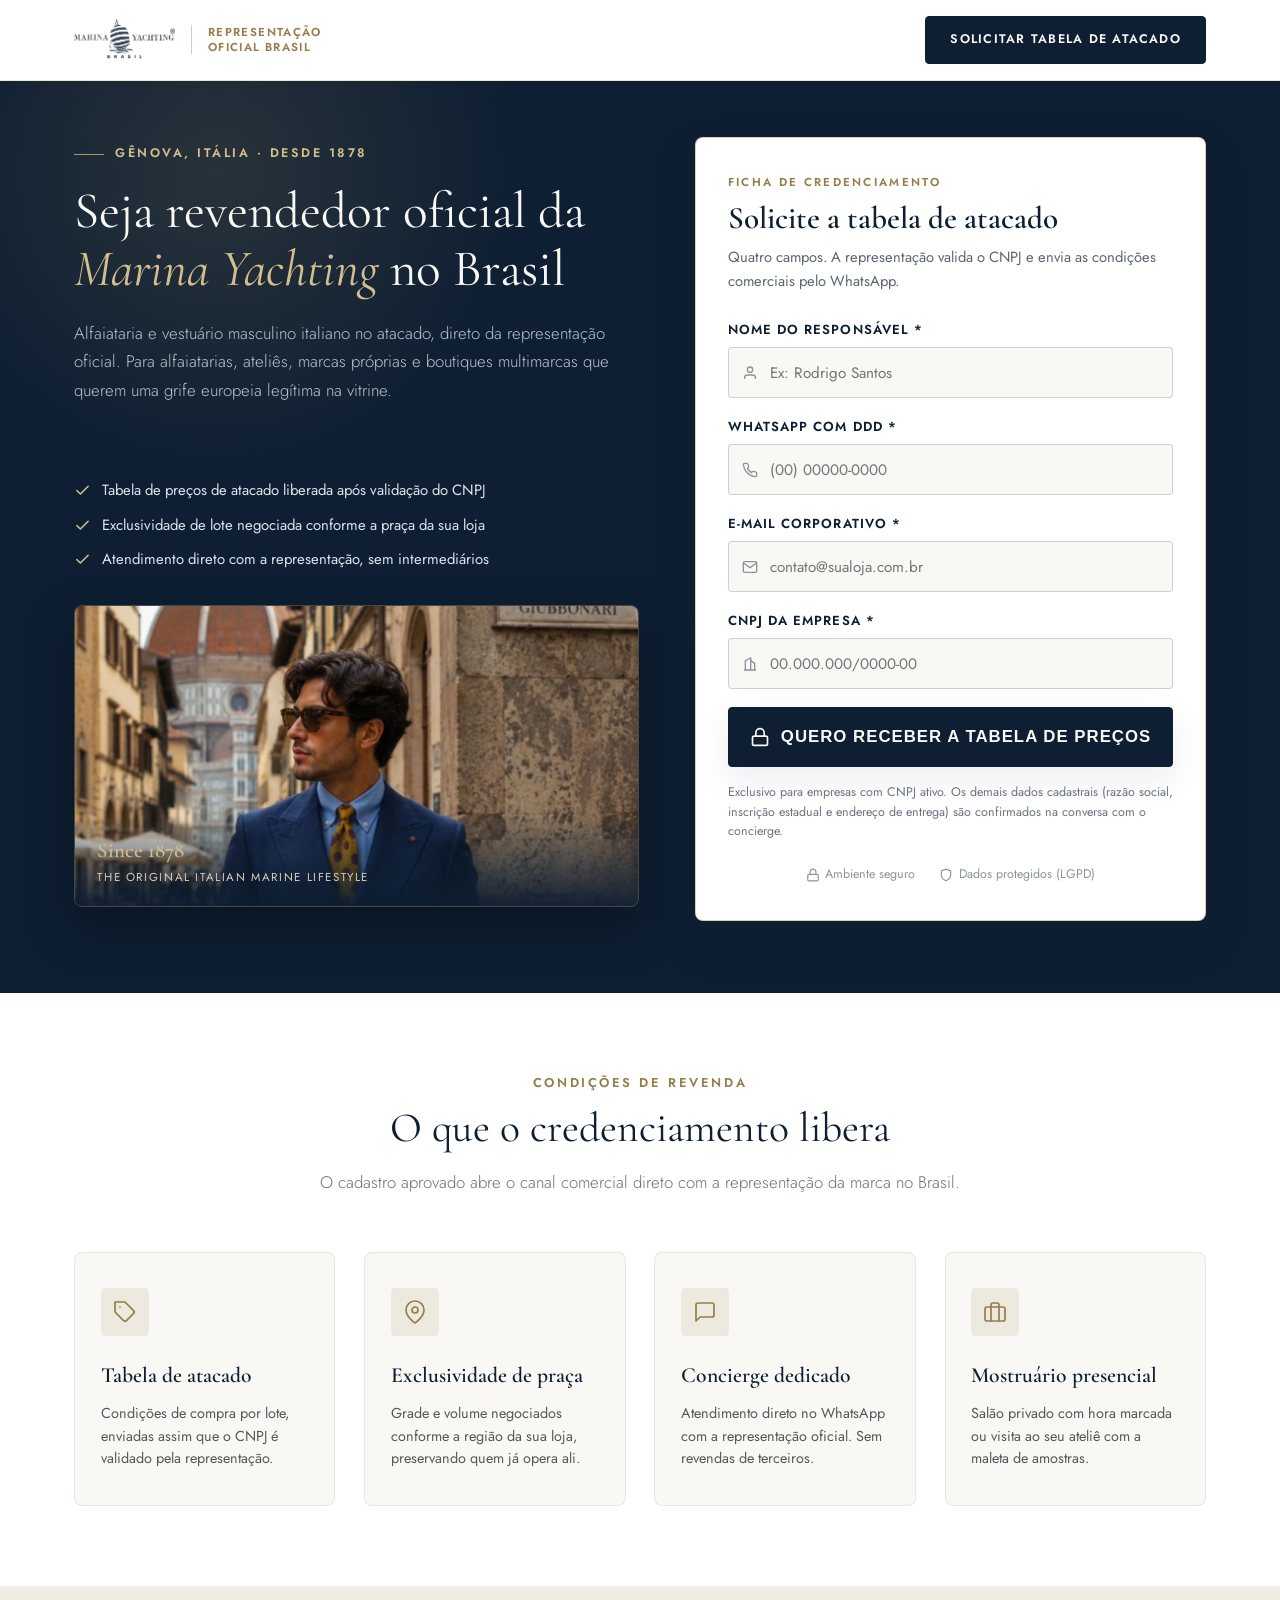
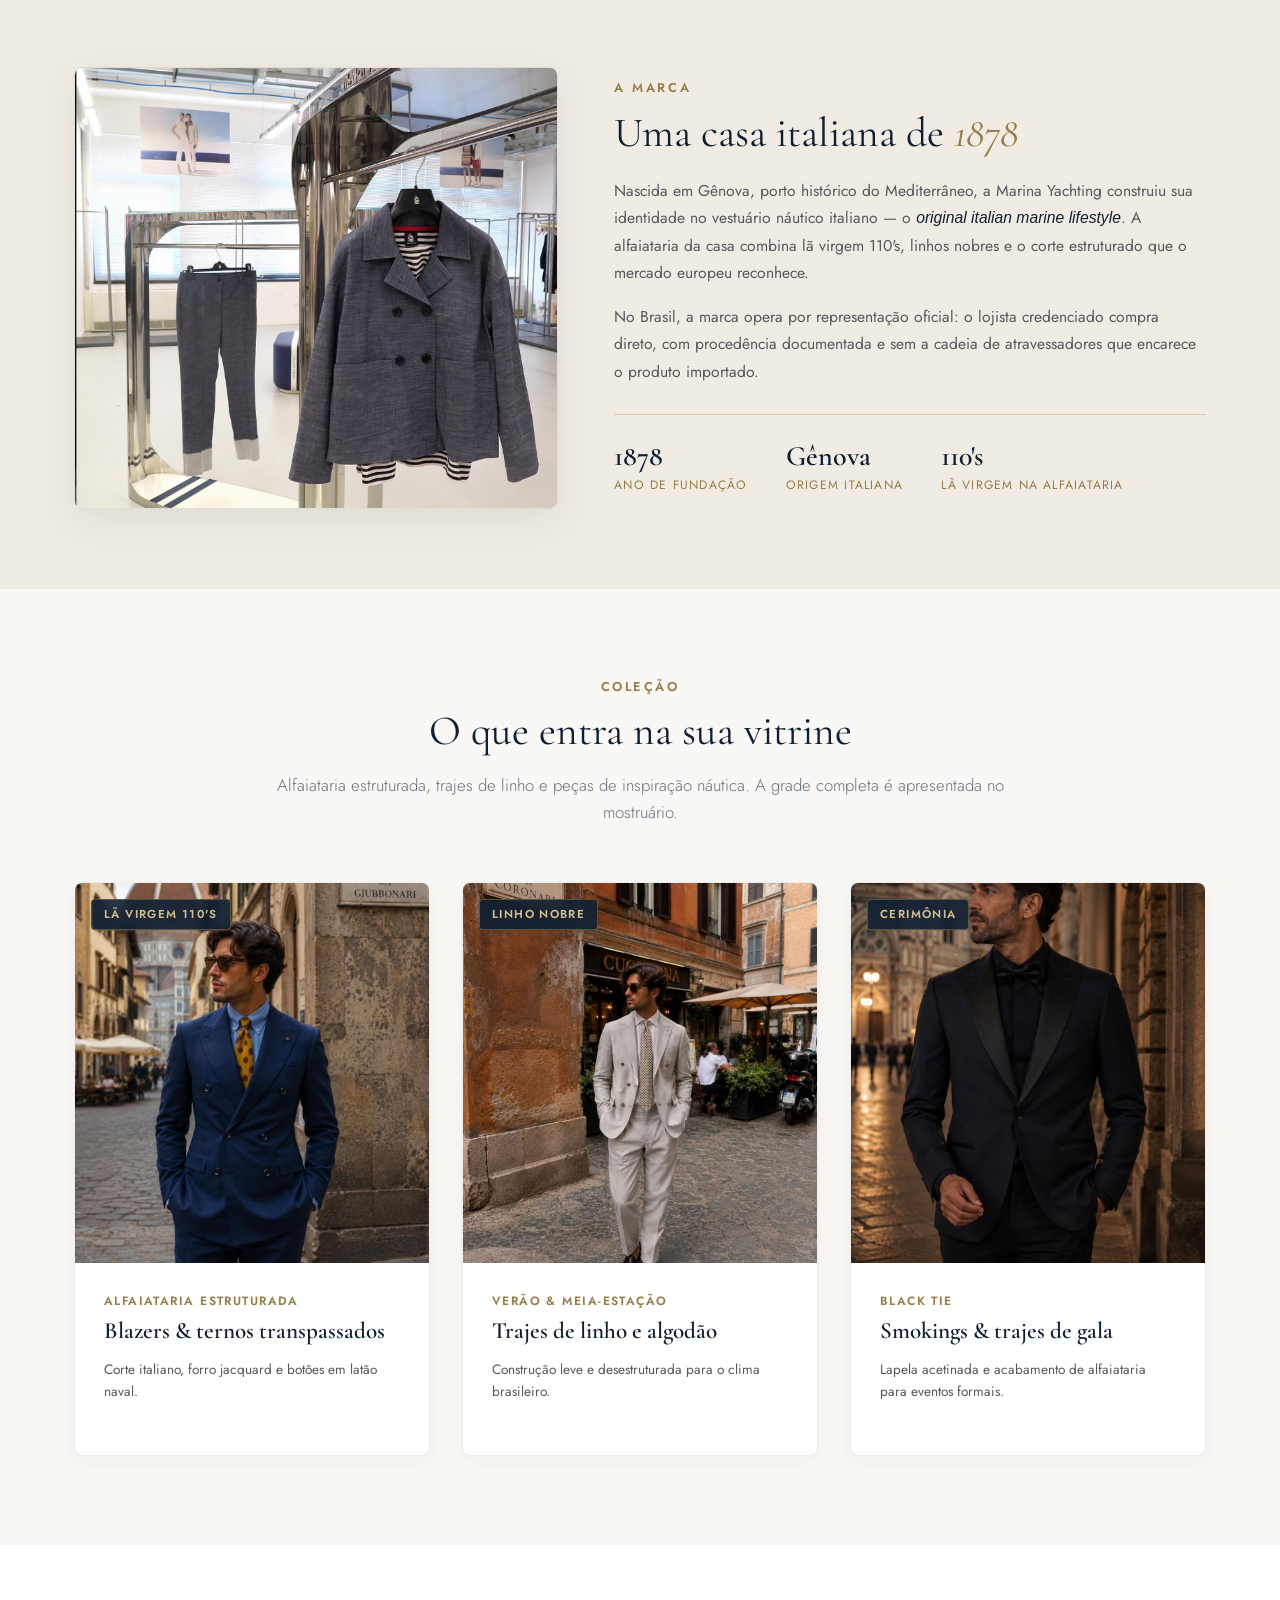
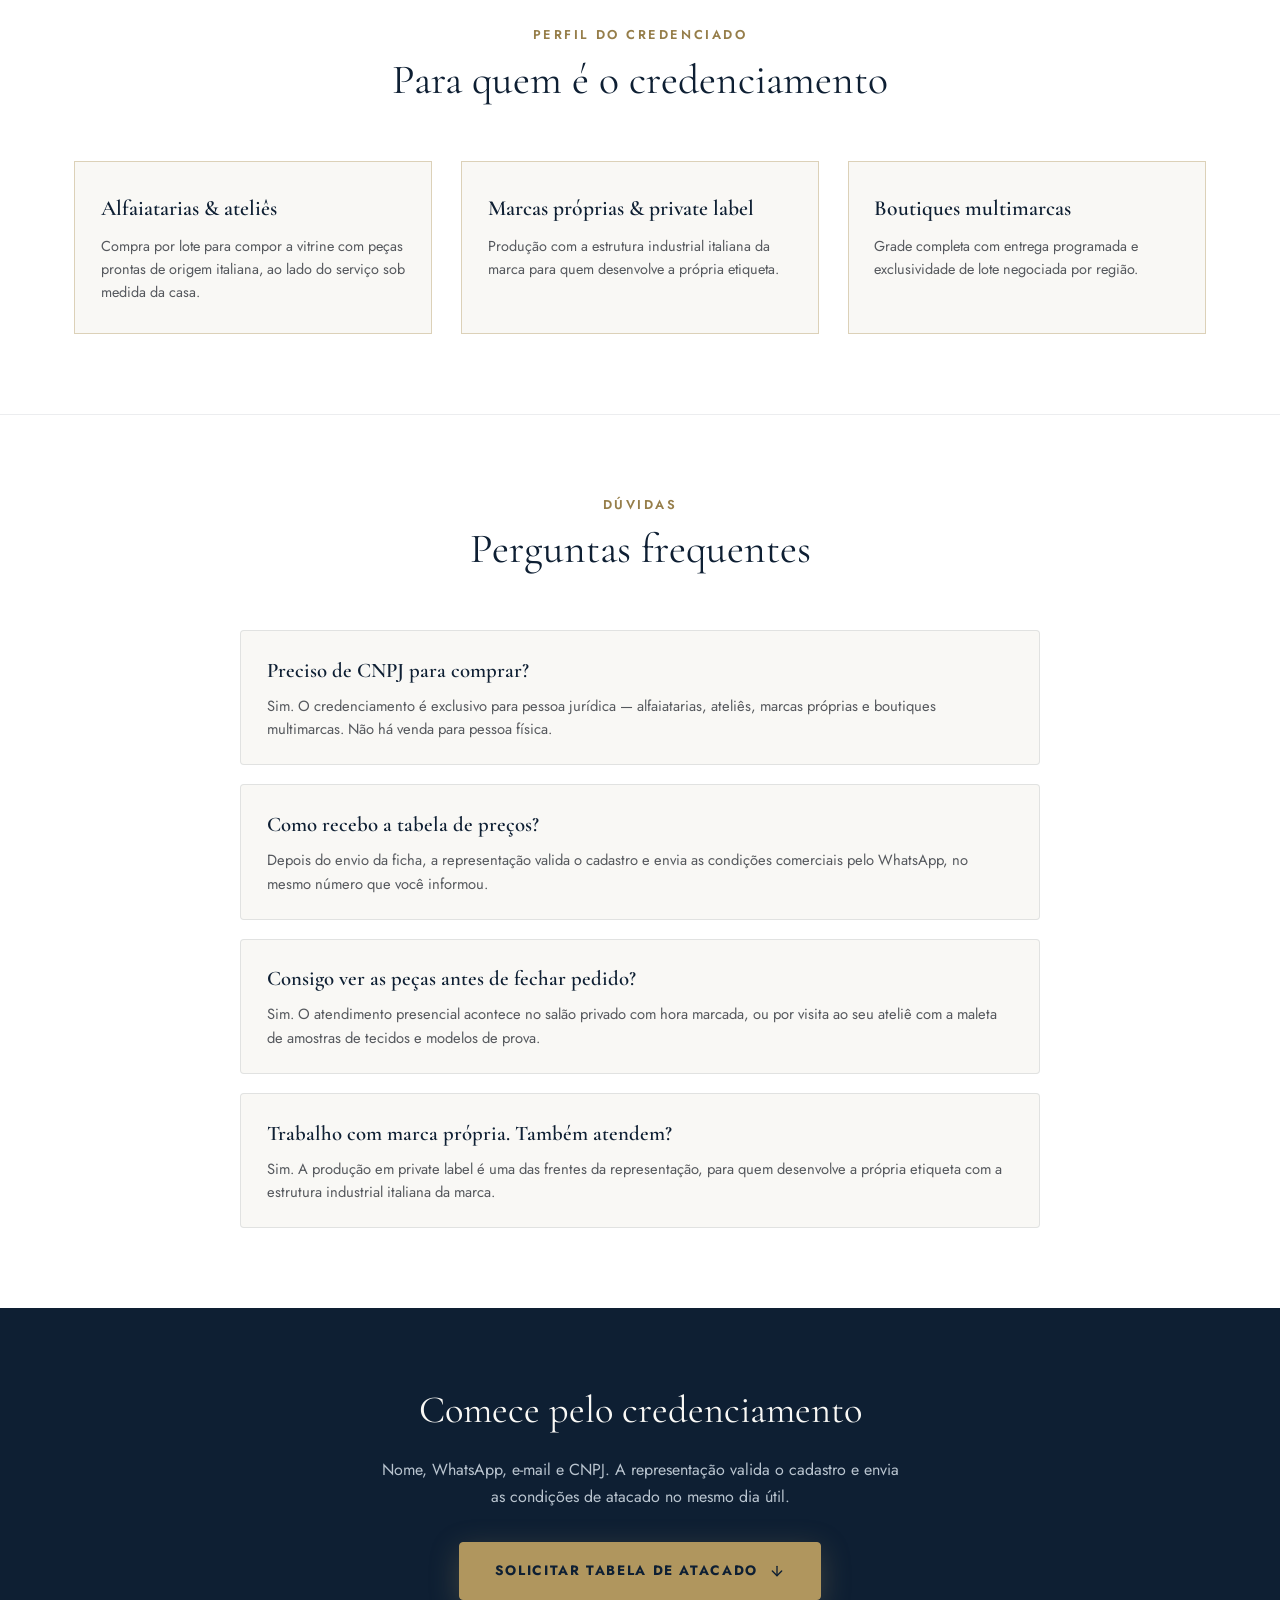
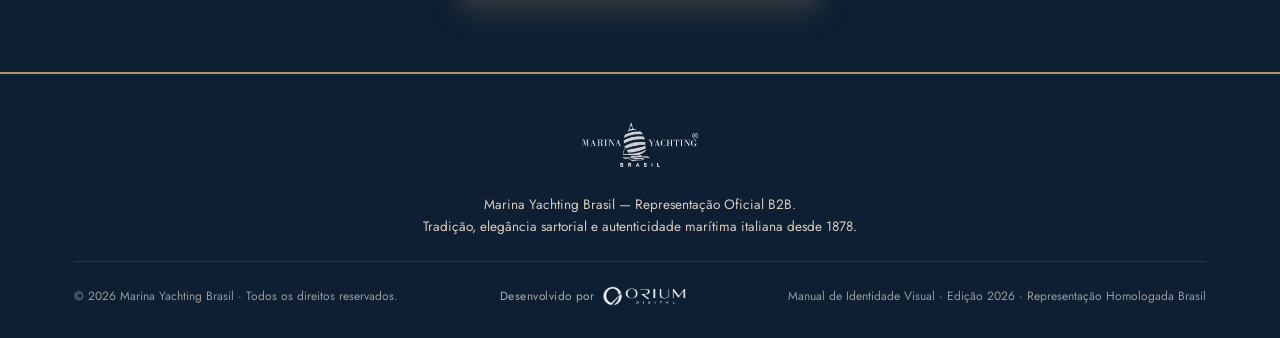
==== commit 4bbb6c20: "feat(cadastro): adicionar campo de e-mail corporativo na ficha O e-mail ja era esperado em todo o fl" ====
--- a/cadastro/index.html
+++ b/cadastro/index.html
@@ -125,7 +125,7 @@
             <span class="cad-form-eyebrow">Ficha de credenciamento</span>
             <h2 class="cad-form-title">Solicite a tabela de atacado</h2>
             <p class="cad-form-sub">
-              Três campos. A representação valida o CNPJ e envia as condições comerciais
+              Quatro campos. A representação valida o CNPJ e envia as condições comerciais
               pelo WhatsApp.
             </p>
           </div>
@@ -158,6 +158,20 @@
                 </span>
                 <input type="tel" id="b2b-telefone" class="lp-form-input" placeholder="(00) 00000-0000"
                   autocomplete="tel" inputmode="numeric" required>
+              </div>
+            </div>
+
+            <div class="lp-form-group">
+              <label for="b2b-email" class="lp-form-label">E-mail corporativo *</label>
+              <div class="lp-input-wrap">
+                <span class="lp-input-icon">
+                  <svg width="16" height="16" viewBox="0 0 24 24" fill="none" stroke="currentColor" stroke-width="2">
+                    <path d="M4 4h16c1.1 0 2 .9 2 2v12c0 1.1-.9 2-2 2H4c-1.1 0-2-.9-2-2V6c0-1.1.9-2 2-2z"></path>
+                    <polyline points="22,6 12,13 2,6"></polyline>
+                  </svg>
+                </span>
+                <input type="email" id="b2b-email" class="lp-form-input" placeholder="contato@sualoja.com.br"
+                  autocomplete="email" inputmode="email" required>
               </div>
             </div>
 
@@ -514,8 +528,8 @@
     <div class="container">
       <h2 class="cad-final-title">Comece pelo credenciamento</h2>
       <p class="cad-final-text">
-        Nome, WhatsApp e CNPJ. A representação valida o cadastro e envia as condições
-        de atacado no mesmo dia útil.
+        Nome, WhatsApp, e-mail e CNPJ. A representação valida o cadastro e envia as
+        condições de atacado no mesmo dia útil.
       </p>
       <a href="#ficha" class="cad-final-btn" data-cta="rodape">
         <span>Solicitar tabela de atacado</span>
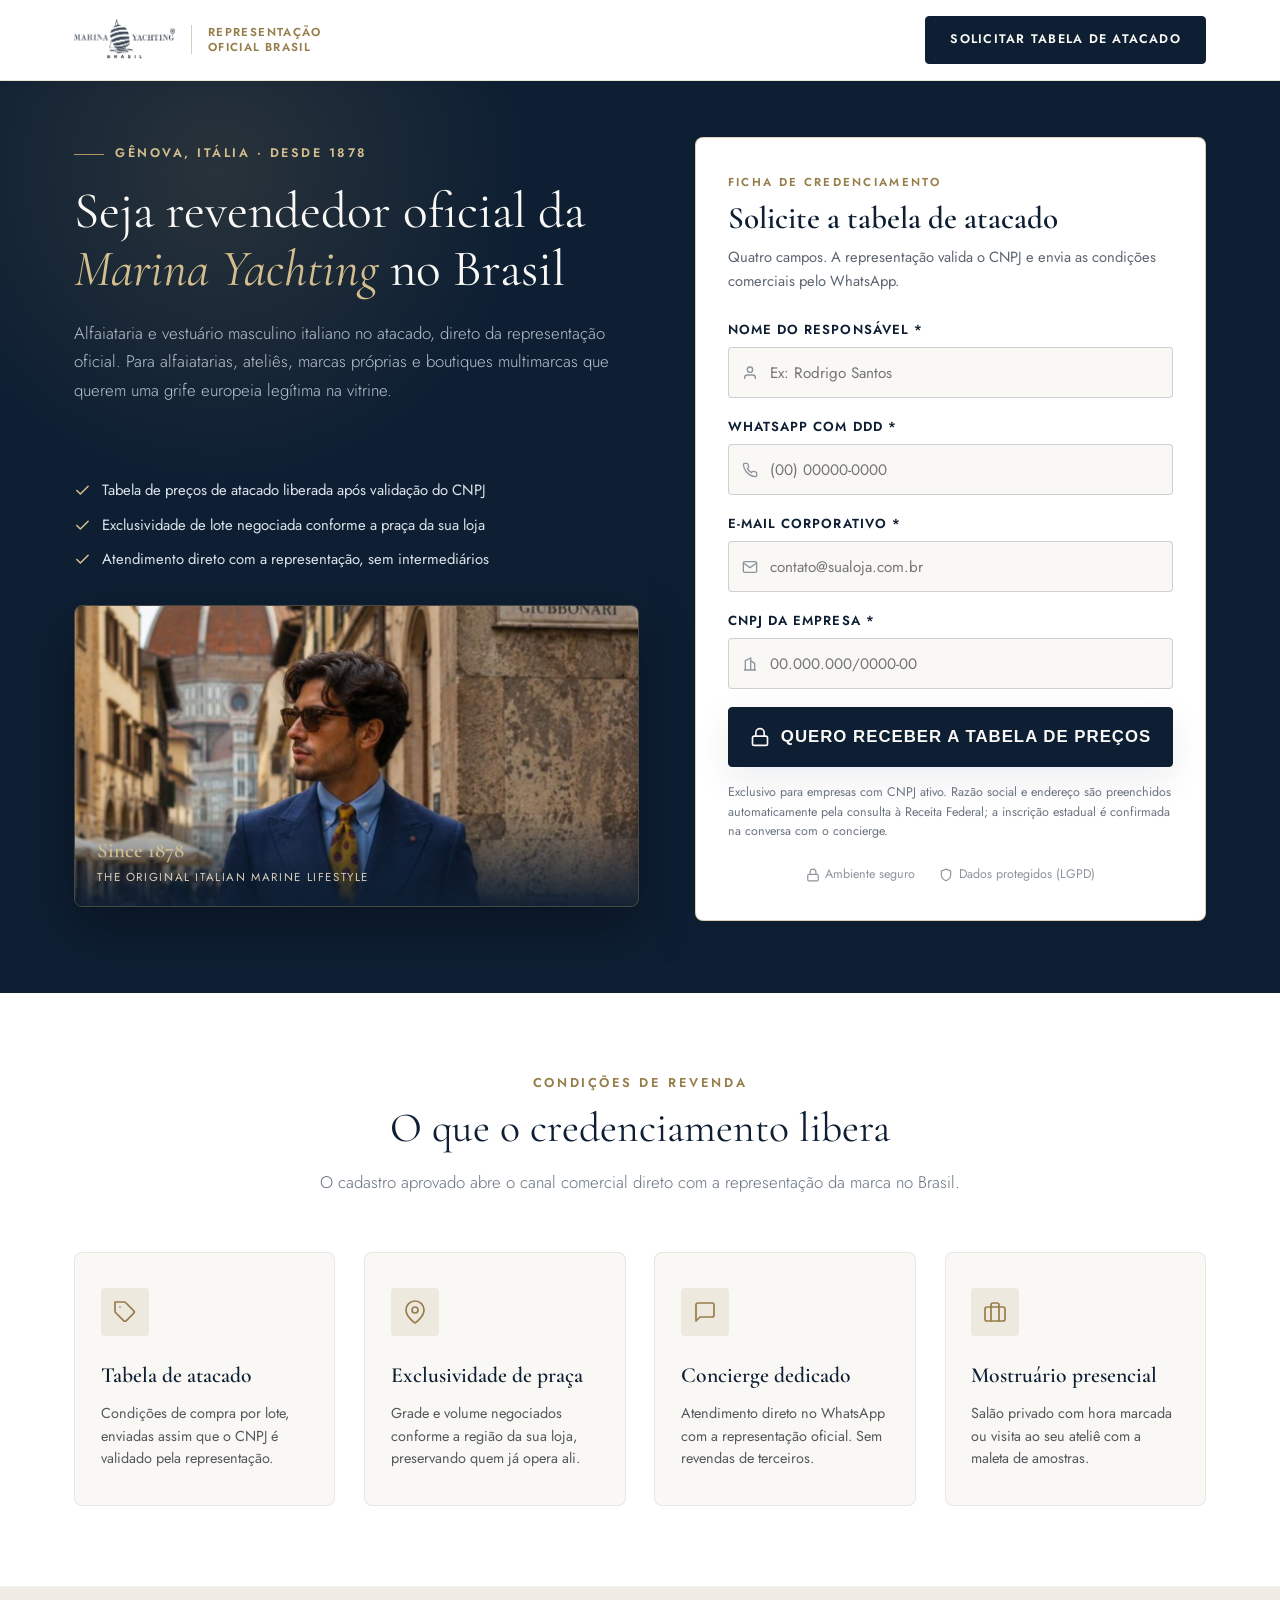
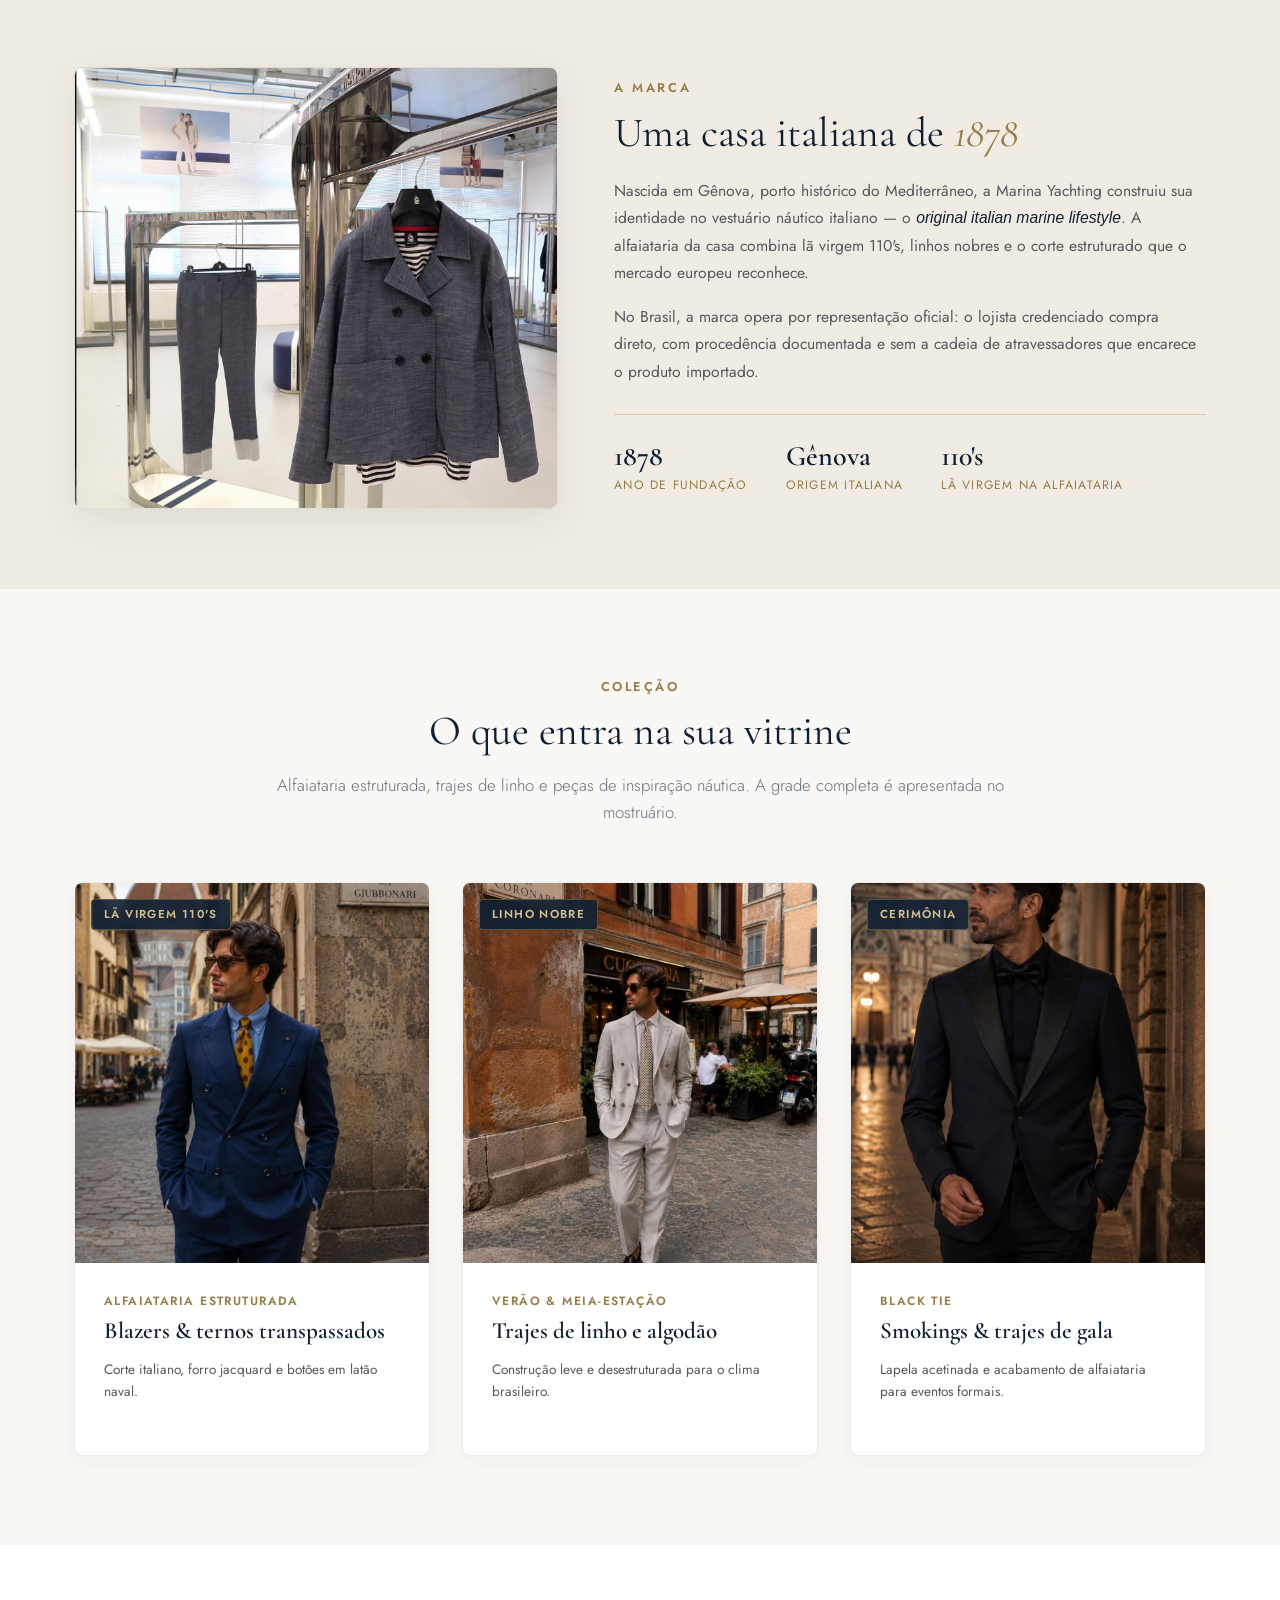
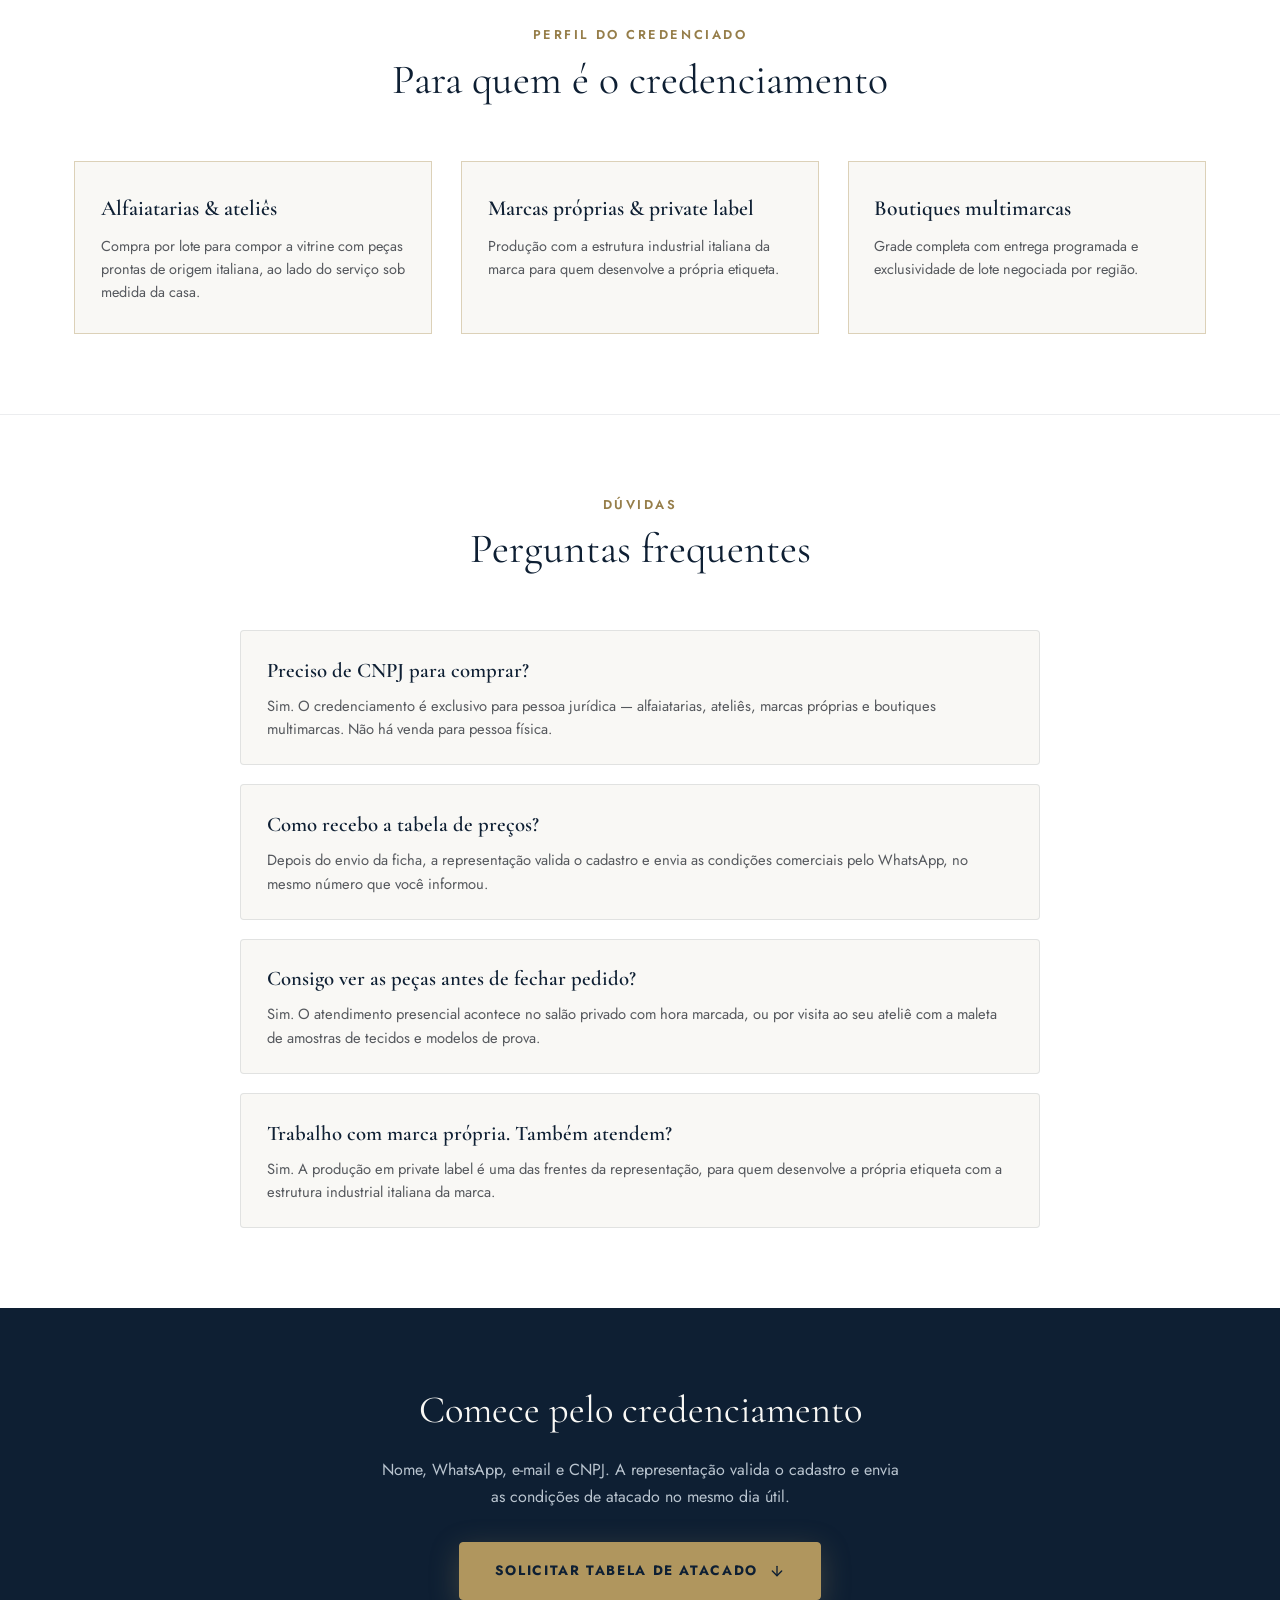
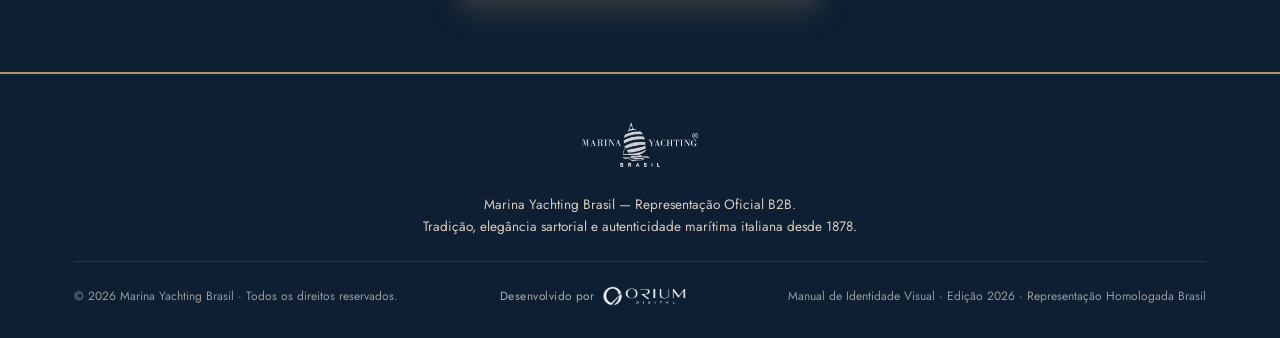
==== commit 7958add3: "feat(cadastro): consultar CNPJ na Receita e enriquecer o lead na planilha A ficha pede quatro campos" ====
--- a/cadastro/index.html
+++ b/cadastro/index.html
@@ -185,7 +185,9 @@
                 </span>
                 <input type="text" id="b2b-cnpj" class="lp-form-input" placeholder="00.000.000/0000-00"
                   inputmode="numeric" required>
+                <div class="lp-cep-spinner" id="cnpj-spinner"></div>
               </div>
+              <span class="lp-cep-feedback" id="cnpj-feedback" role="status" aria-live="polite"></span>
             </div>
 
             <!-- Feedback de Validação -->
@@ -222,9 +224,9 @@
             </div>
 
             <p class="cad-form-note">
-              Exclusivo para empresas com CNPJ ativo. Os demais dados cadastrais
-              (razão social, inscrição estadual e endereço de entrega) são confirmados
-              na conversa com o concierge.
+              Exclusivo para empresas com CNPJ ativo. Razão social e endereço são
+              preenchidos automaticamente pela consulta à Receita Federal; a inscrição
+              estadual é confirmada na conversa com o concierge.
             </p>
 
             <div class="lp-form-security">
